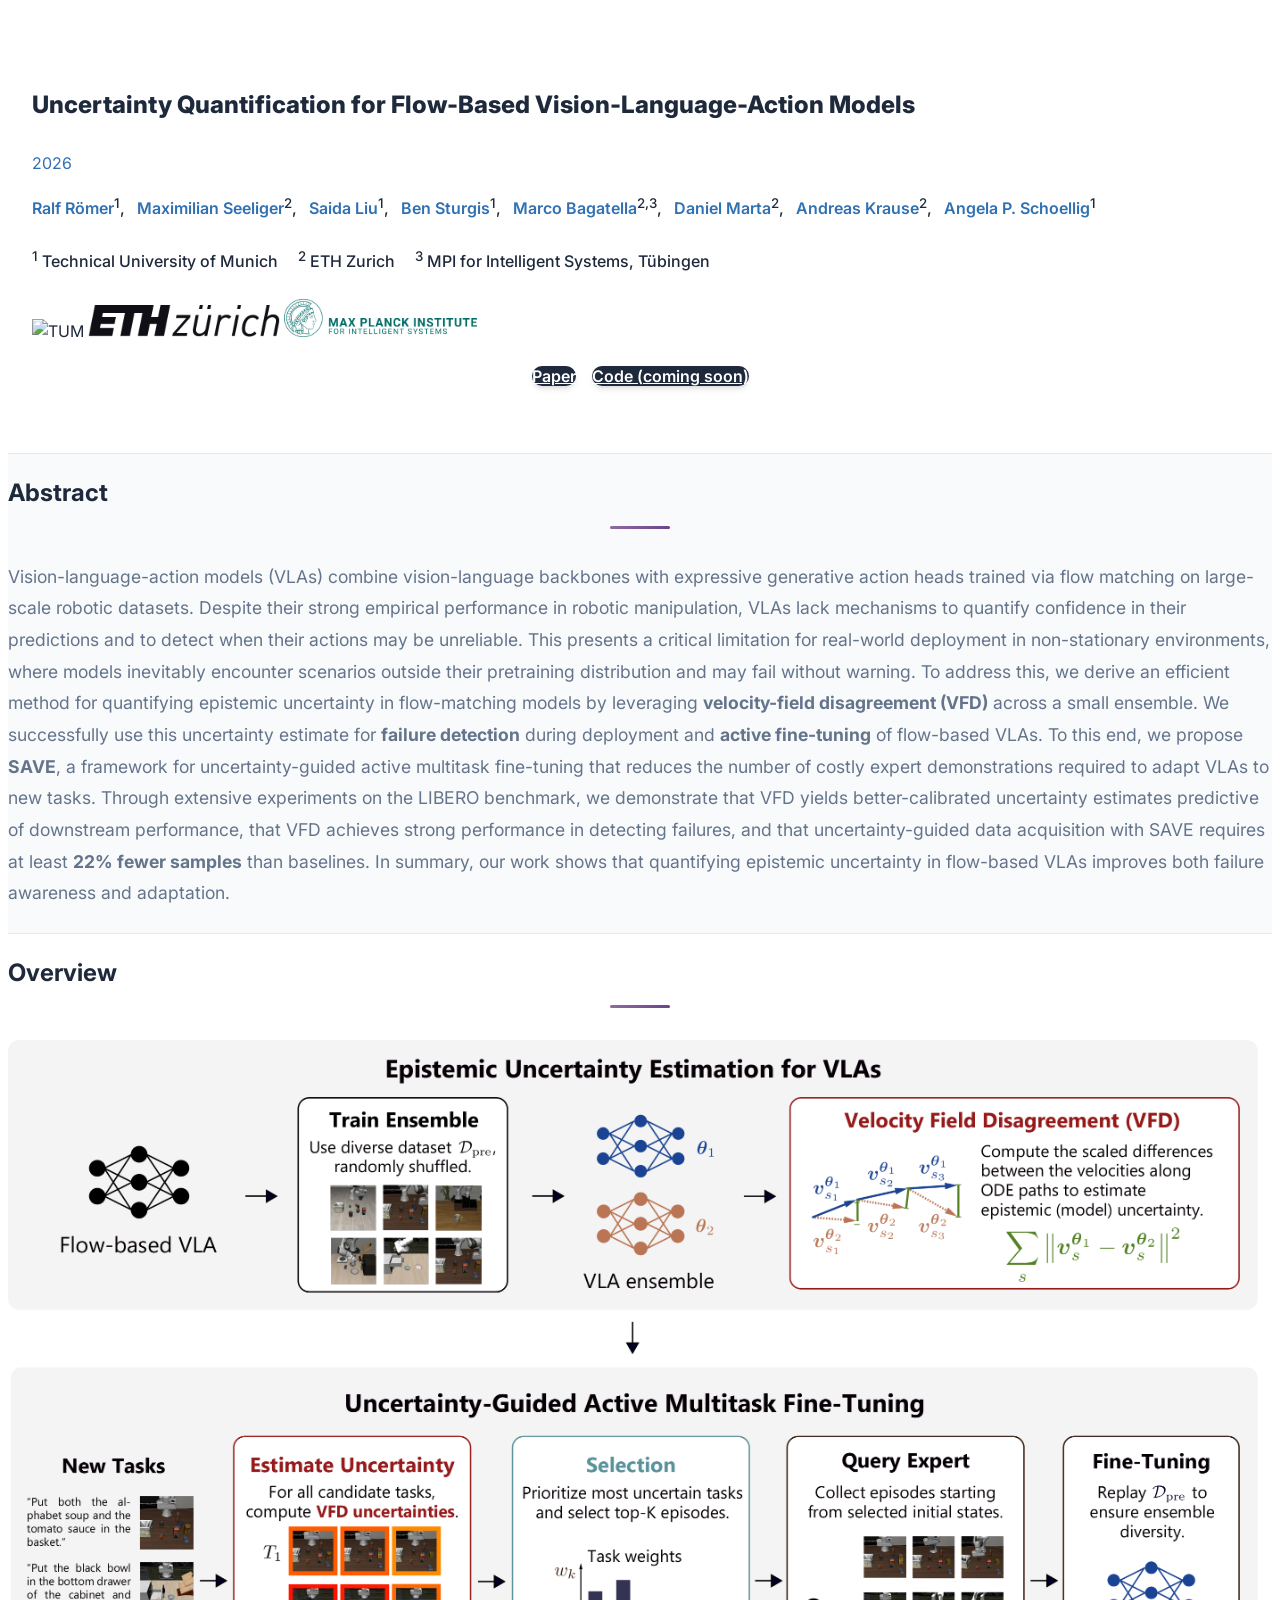
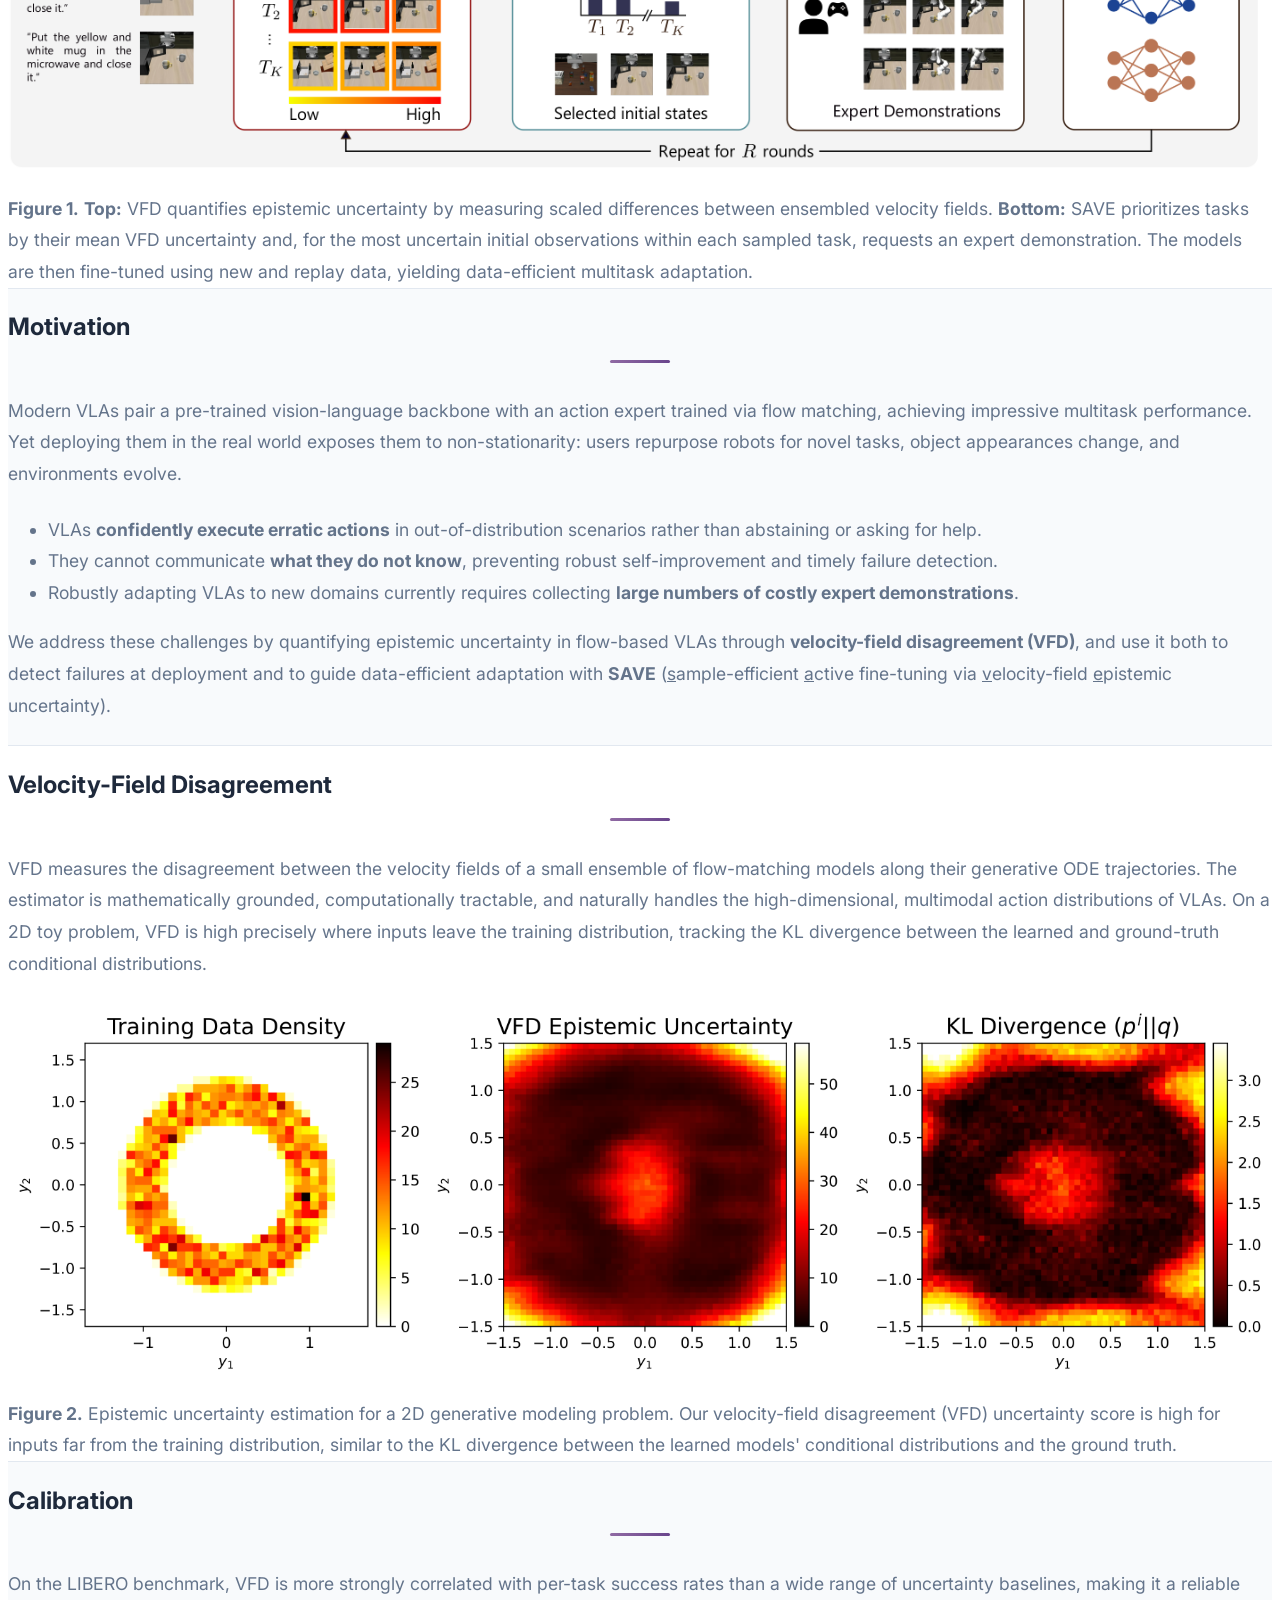
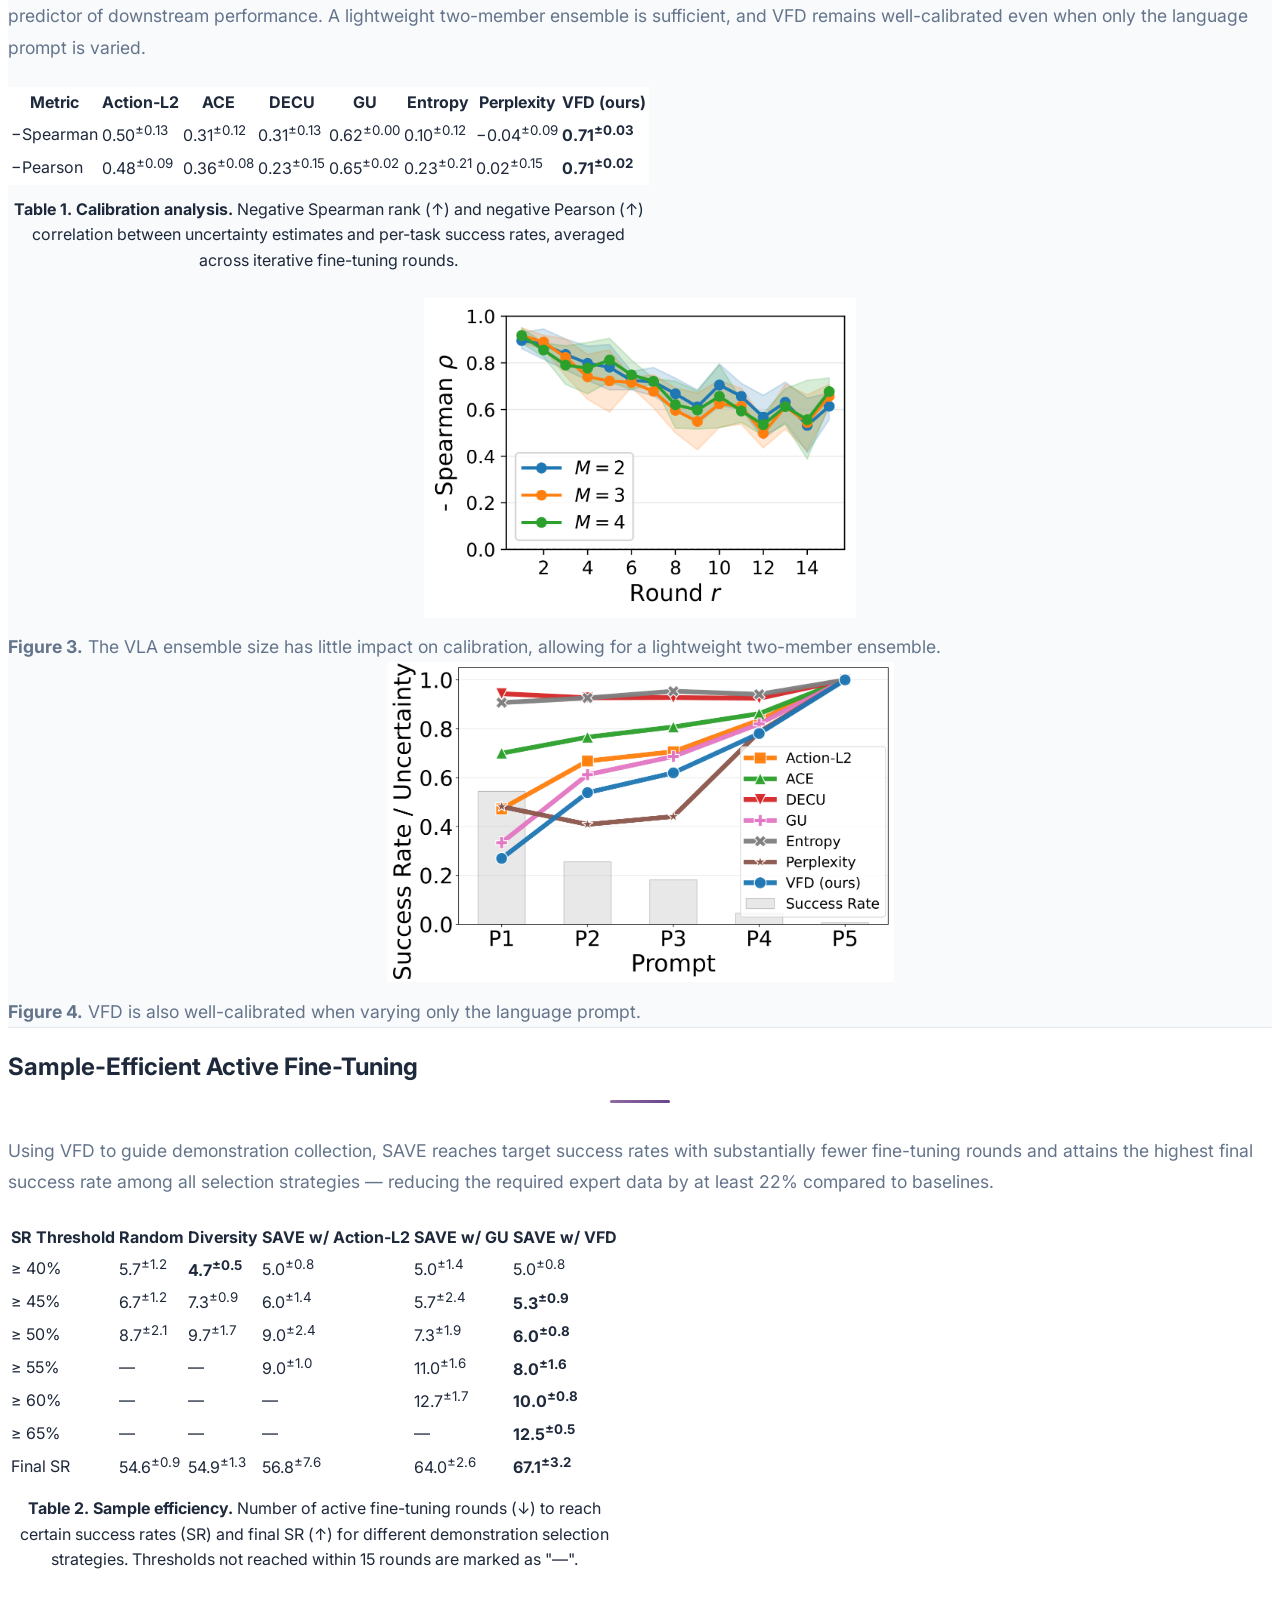
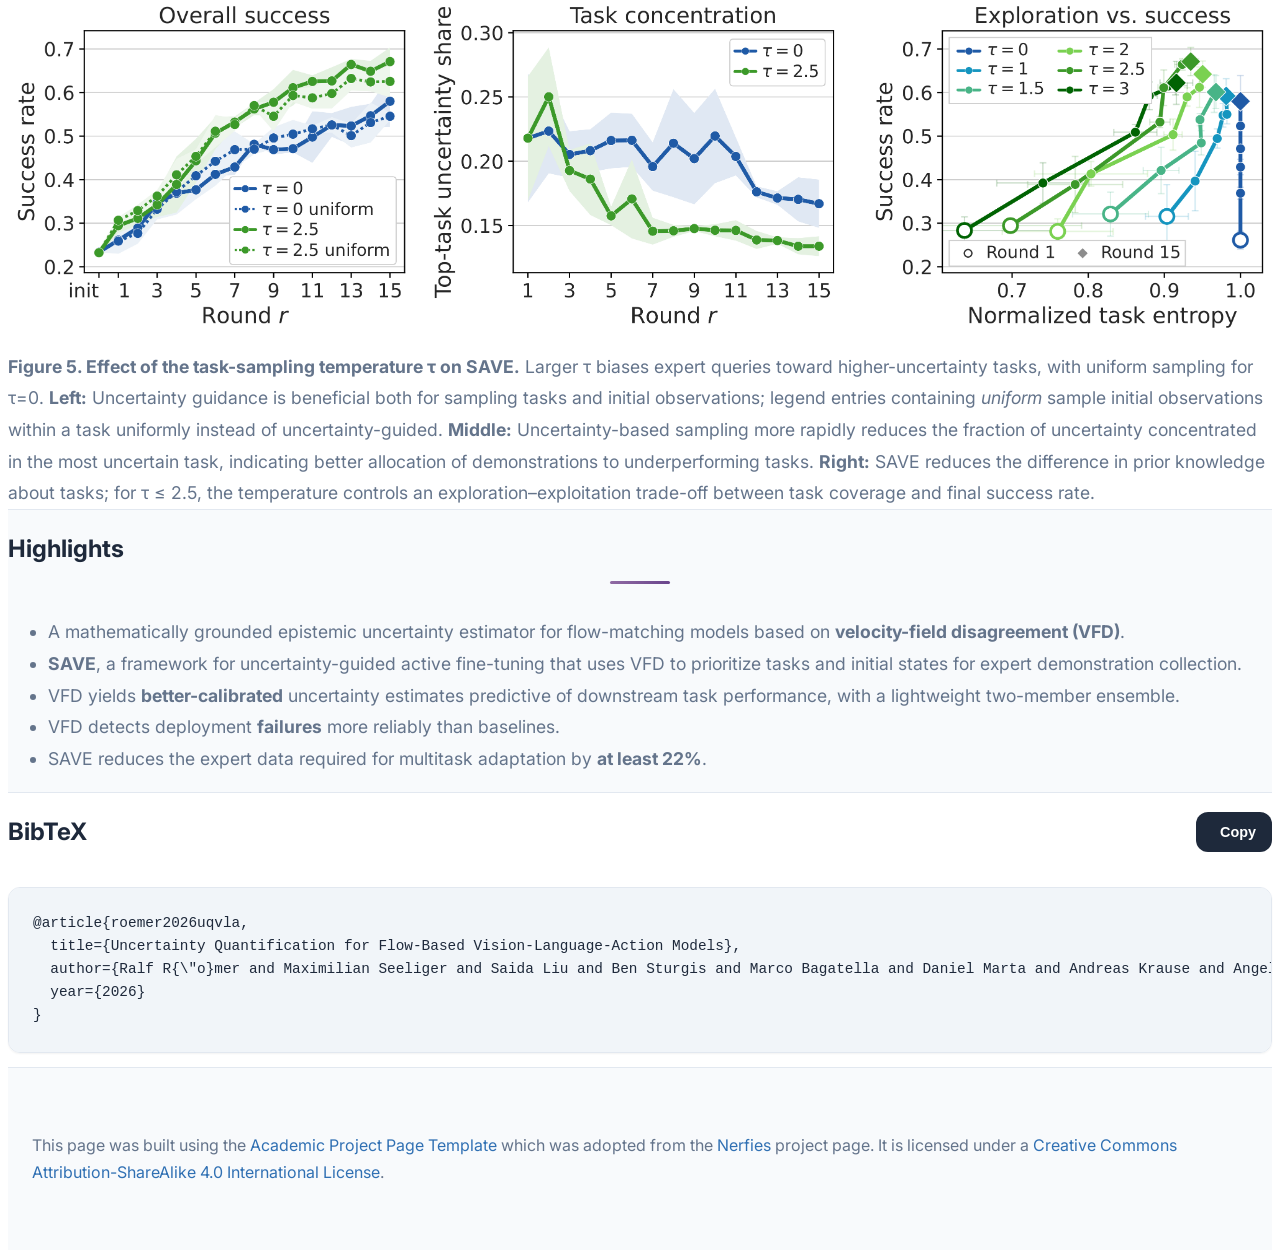
==== index.html @ 52cb05e4 "Add project website for Uncertainty Quantification for Flow-Based VLAs Co-Authored-By: Claude Opus 4" ====
<!DOCTYPE html>
<html lang="en">
<head>
  <meta charset="utf-8">
  <meta name="viewport" content="width=device-width, initial-scale=1">

  <!-- Primary Meta Tags -->
  <meta name="title" content="Uncertainty Quantification for Flow-Based Vision-Language-Action Models - Römer, Ralf; Seeliger, Maximilian; Liu, Saida; Sturgis, Ben; Bagatella, Marco; Marta, Daniel; Krause, Andreas; Schoellig, Angela P.">
  <meta name="description" content="We quantify epistemic uncertainty in flow-based vision-language-action models via velocity-field disagreement (VFD), enabling failure detection and sample-efficient active fine-tuning.">
  <meta name="keywords" content="robotics, vision-language-action models, VLA, flow matching, uncertainty quantification, epistemic uncertainty, active learning, failure detection, LIBERO">
  <meta name="author" content="Römer, Ralf; Seeliger, Maximilian; Liu, Saida; Sturgis, Ben; Bagatella, Marco; Marta, Daniel; Krause, Andreas; Schoellig, Angela P.">
  <meta name="robots" content="index, follow">
  <meta name="language" content="English">

  <!-- Open Graph / Facebook -->
  <meta property="og:type" content="article">
  <meta property="og:site_name" content="Learning Systems and Robotics (LSY) Lab, TUM">
  <meta property="og:title" content="Uncertainty Quantification for Flow-Based Vision-Language-Action Models">
  <meta property="og:description" content="We quantify epistemic uncertainty in flow-based vision-language-action models via velocity-field disagreement (VFD), enabling failure detection and sample-efficient active fine-tuning.">
  <meta property="og:url" content="https://tum-lsy.github.io/uq_vla/">
  <meta property="article:author" content="Römer, Ralf; Seeliger, Maximilian; Liu, Saida; Sturgis, Ben; Bagatella, Marco; Marta, Daniel; Krause, Andreas; Schoellig, Angela P.">
  <meta property="article:section" content="Research">
  <meta property="article:tag" content="robotics">
  <meta property="article:tag" content="vision-language-action models">
  <meta property="article:tag" content="uncertainty quantification">
  <meta property="article:tag" content="flow matching">
  <meta property="article:tag" content="active learning">

  <!-- Academic/Research Specific -->
  <meta name="citation_title" content="Uncertainty Quantification for Flow-Based Vision-Language-Action Models">
  <meta name="citation_author" content="Römer, Ralf">
  <meta name="citation_author" content="Seeliger, Maximilian">
  <meta name="citation_author" content="Liu, Saida">
  <meta name="citation_author" content="Sturgis, Ben">
  <meta name="citation_author" content="Bagatella, Marco">
  <meta name="citation_author" content="Marta, Daniel">
  <meta name="citation_author" content="Krause, Andreas">
  <meta name="citation_author" content="Schoellig, Angela P.">
  <meta name="citation_publication_date" content="2026">
  <meta name="citation_pdf_url" content="https://tum-lsy.github.io/uq_vla/static/uq_vla_paper.pdf">

  <!-- Additional SEO -->
  <meta name="theme-color" content="#3070B3">
  <meta name="msapplication-TileColor" content="#3070B3">
  <meta name="apple-mobile-web-app-capable" content="yes">
  <meta name="apple-mobile-web-app-status-bar-style" content="default">

  <!-- Preconnect for performance -->
  <link rel="preconnect" href="https://fonts.googleapis.com">
  <link rel="preconnect" href="https://fonts.gstatic.com" crossorigin>
  <link rel="preconnect" href="https://ajax.googleapis.com">
  <link rel="preconnect" href="https://cdn.jsdelivr.net">

  <title>Uncertainty Quantification for Flow-Based Vision-Language-Action Models</title>

  <!-- Favicon and App Icons -->
  <link rel="icon" type="image/x-icon" href="static/images/favicon.ico">
  <link rel="apple-touch-icon" href="static/images/favicon.ico">

  <!-- Critical CSS - Load synchronously -->
  <link rel="stylesheet" href="static/css/bulma.min.css">
  <link rel="stylesheet" href="static/css/index.css">

  <!-- Non-critical CSS - Load asynchronously -->
  <link rel="preload" href="static/css/bulma-carousel.min.css" as="style" onload="this.onload=null;this.rel='stylesheet'">
  <link rel="preload" href="static/css/bulma-slider.min.css" as="style" onload="this.onload=null;this.rel='stylesheet'">
  <link rel="preload" href="static/css/fontawesome.all.min.css" as="style" onload="this.onload=null;this.rel='stylesheet'">
  <link rel="preload" href="https://cdn.jsdelivr.net/gh/jpswalsh/academicons@1/css/academicons.min.css" as="style" onload="this.onload=null;this.rel='stylesheet'">

  <noscript>
    <link rel="stylesheet" href="static/css/bulma-carousel.min.css">
    <link rel="stylesheet" href="static/css/bulma-slider.min.css">
    <link rel="stylesheet" href="static/css/fontawesome.all.min.css">
    <link rel="stylesheet" href="https://cdn.jsdelivr.net/gh/jpswalsh/academicons@1/css/academicons.min.css">
  </noscript>

  <!-- Fonts -->
  <link href="https://fonts.googleapis.com/css2?family=Inter:wght@400;500;600;700;800&display=swap" rel="stylesheet">

  <!-- Defer non-critical JavaScript -->
  <script defer src="https://ajax.googleapis.com/ajax/libs/jquery/3.5.1/jquery.min.js"></script>
  <script defer src="static/js/fontawesome.all.min.js"></script>
  <script defer src="static/js/bulma-carousel.min.js"></script>
  <script defer src="static/js/bulma-slider.min.js"></script>
  <script defer src="static/js/index.js"></script>

  <!-- Structured Data for Academic Papers -->
  <script type="application/ld+json">
  {
    "@context": "https://schema.org",
    "@type": "ScholarlyArticle",
    "headline": "Uncertainty Quantification for Flow-Based Vision-Language-Action Models",
    "description": "We derive an efficient method for quantifying epistemic uncertainty in flow-matching VLAs via velocity-field disagreement (VFD), and use it for failure detection and sample-efficient active fine-tuning.",
    "author": [
      { "@type": "Person", "name": "Ralf Römer", "affiliation": { "@type": "Organization", "name": "Technical University of Munich" } },
      { "@type": "Person", "name": "Maximilian Seeliger", "affiliation": { "@type": "Organization", "name": "ETH Zurich" } },
      { "@type": "Person", "name": "Saida Liu", "affiliation": { "@type": "Organization", "name": "Technical University of Munich" } },
      { "@type": "Person", "name": "Ben Sturgis", "affiliation": { "@type": "Organization", "name": "Technical University of Munich" } },
      { "@type": "Person", "name": "Marco Bagatella", "affiliation": { "@type": "Organization", "name": "ETH Zurich" } },
      { "@type": "Person", "name": "Daniel Marta", "affiliation": { "@type": "Organization", "name": "ETH Zurich" } },
      { "@type": "Person", "name": "Andreas Krause", "affiliation": { "@type": "Organization", "name": "ETH Zurich" } },
      { "@type": "Person", "name": "Angela P. Schoellig", "affiliation": { "@type": "Organization", "name": "Technical University of Munich" } }
    ],
    "datePublished": "2026",
    "url": "https://tum-lsy.github.io/uq_vla/",
    "keywords": ["robotics", "vision-language-action models", "flow matching", "uncertainty quantification", "epistemic uncertainty", "active learning", "failure detection"],
    "isAccessibleForFree": true,
    "license": "https://creativecommons.org/licenses/by/4.0/"
  }
  </script>
</head>
<body>

  <!-- Scroll to Top Button -->
  <button class="scroll-to-top" onclick="scrollToTop()" title="Scroll to top" aria-label="Scroll to top">
    <i class="fas fa-chevron-up"></i>
  </button>

  <main id="main-content">
  <section class="hero">
    <div class="hero-body">
      <div class="container is-max-desktop">
        <div class="columns is-centered">
          <div class="column has-text-centered">
            <h1 class="title is-1 publication-title">Uncertainty Quantification for Flow-Based Vision-Language-Action Models</h1>

            <div class="is-flex is-justify-content-center is-align-items-center" style="margin-bottom: 1em;">
              <span class="is-size-4 has-text-weight-bold" style="vertical-align:middle; color:#3070B3;">2026</span>
            </div>

            <div class="is-size-5 publication-authors">
              <span class="author-block">
                <a href="https://ralfroemer.com" target="_blank">Ralf Römer</a><sup>1</sup>,</span>
              <span class="author-block">
                <a href="https://www.linkedin.com/in/maximilian-seeliger/" target="_blank">Maximilian Seeliger</a><sup>2</sup>,</span>
              <span class="author-block">
                <a href="https://saidaliu27.github.io/" target="_blank">Saida Liu</a><sup>1</sup>,</span>
              <span class="author-block">
                <a href="https://www.linkedin.com/in/ben-sturgis/?locale=de" target="_blank">Ben Sturgis</a><sup>1</sup>,</span>
              <span class="author-block">
                <a href="https://marbaga.github.io/" target="_blank">Marco Bagatella</a><sup>2,3</sup>,</span>
              <span class="author-block">
                <a href="https://daniellsm.github.io/" target="_blank">Daniel Marta</a><sup>2</sup>,</span>
              <span class="author-block">
                <a href="https://las.inf.ethz.ch/krausea" target="_blank">Andreas Krause</a><sup>2</sup>,</span>
              <span class="author-block">
                <a href="https://www.dynsyslab.org/prof-angela-schoellig/" target="_blank">Angela P. Schoellig</a><sup>1</sup></span>
            </div>

            <div class="is-size-5 publication-authors">
              <span class="author-block"><sup>1</sup> Technical University of Munich&nbsp;&nbsp;</span>
              <span class="author-block"><sup>2</sup> ETH Zurich&nbsp;&nbsp;</span>
              <span class="author-block"><sup>3</sup> MPI for Intelligent Systems, Tübingen</span>
            </div>

            <div class="is-flex is-justify-content-center is-align-items-center" style="gap: 1.2em; margin: 1.2em 0;">
              <img src="static/images/Logo_of_the_Technical_University_of_Munich.svg" alt="TUM" style="height:2em;">
              <img src="static/images/eth_logo.png" alt="ETH Zurich" style="height:2em;">
              <img src="static/images/mpi_logo.webp" alt="MPI for Intelligent Systems" style="height:2.4em;">
            </div>

            <div class="column has-text-centered">
              <div class="publication-links" style="display: flex; flex-wrap: wrap; justify-content: center; gap: 0.5em;">
                <span class="link-block" style="width:auto;">
                  <a href="static/uq_vla_paper.pdf" target="_blank"
                  class="external-link button is-normal is-rounded is-dark pub-btn">
                    <span class="icon"><i class="fas fa-file-pdf"></i></span>
                    <span>Paper</span>
                  </a>
                </span>
                <span class="link-block" style="width:auto;">
                  <a href="https://tum-lsy.github.io/uq_vla/" target="_blank"
                  class="external-link button is-normal is-rounded is-dark pub-btn">
                    <span class="icon"><i class="fab fa-github"></i></span>
                    <span>Code (coming soon)</span>
                  </a>
                </span>
              </div>
            </div>
            <style>
            @media (max-width: 600px) {
              .publication-links { flex-direction: column !important; align-items: center !important; }
              .publication-links .link-block { width: 100% !important; display: flex; justify-content: center; margin-bottom: 0.5em; }
              .publication-links .pub-btn { width: 100% !important; justify-content: center; }
            }
            </style>
          </div>
        </div>
      </div>
    </div>
</section>

<!-- Paper abstract -->
<section class="section hero is-light" id="abstract">
  <div class="container is-max-desktop">
    <div class="columns is-centered has-text-centered">
      <div class="column is-four-fifths">
        <h2 class="title is-3">Abstract</h2>
        <div class="content has-text-justified">
          <p>
            Vision-language-action models (VLAs) combine vision-language backbones with expressive generative action heads
            trained via flow matching on large-scale robotic datasets. Despite their strong empirical performance in robotic
            manipulation, VLAs lack mechanisms to quantify confidence in their predictions and to detect when their actions may
            be unreliable. This presents a critical limitation for real-world deployment in non-stationary environments, where
            models inevitably encounter scenarios outside their pretraining distribution and may fail without warning.
            To address this, we derive an efficient method for quantifying epistemic uncertainty in flow-matching models by
            leveraging <strong>velocity-field disagreement (VFD)</strong> across a small ensemble. We successfully use this
            uncertainty estimate for <strong>failure detection</strong> during deployment and <strong>active fine-tuning</strong>
            of flow-based VLAs. To this end, we propose <strong>SAVE</strong>, a framework for uncertainty-guided active
            multitask fine-tuning that reduces the number of costly expert demonstrations required to adapt VLAs to new tasks.
            Through extensive experiments on the LIBERO benchmark, we demonstrate that VFD yields better-calibrated uncertainty
            estimates predictive of downstream performance, that VFD achieves strong performance in detecting failures, and that
            uncertainty-guided data acquisition with SAVE requires at least <strong>22% fewer samples</strong> than baselines.
            In summary, our work shows that quantifying epistemic uncertainty in flow-based VLAs improves both failure awareness
            and adaptation.
          </p>
        </div>
      </div>
    </div>
  </div>
</section>
<!-- End paper abstract -->

<!-- Overview / Figure 1 -->
<section class="section">
  <div class="container is-max-desktop">
    <div class="columns is-centered">
      <div class="column is-four-fifths has-text-centered">
        <h2 class="title is-3">Overview</h2>
        <img src="static/images/overview.png" alt="Method overview" style="width:100%; height:auto; display:block; margin-bottom:1em;">
        <div class="content has-text-justified">
          <span class="is-size-6">
            <strong>Figure 1.</strong> <strong>Top:</strong> VFD quantifies epistemic uncertainty by measuring scaled
            differences between ensembled velocity fields. <strong>Bottom:</strong> SAVE prioritizes tasks by their mean VFD
            uncertainty and, for the most uncertain initial observations within each sampled task, requests an expert
            demonstration. The models are then fine-tuned using new and replay data, yielding data-efficient multitask
            adaptation.
          </span>
        </div>
      </div>
    </div>
  </div>
</section>

<!-- Motivation -->
<section class="section hero is-light">
  <div class="container is-max-desktop">
    <div class="columns is-centered has-text-centered">
      <div class="column is-four-fifths">
        <h2 class="title is-3">Motivation</h2>
        <div class="content has-text-justified">
          <p>
            Modern VLAs pair a pre-trained vision-language backbone with an action expert trained via flow matching, achieving
            impressive multitask performance. Yet deploying them in the real world exposes them to non-stationarity: users
            repurpose robots for novel tasks, object appearances change, and environments evolve.
          </p>
          <ul>
            <li>VLAs <strong>confidently execute erratic actions</strong> in out-of-distribution scenarios rather than abstaining or asking for help.</li>
            <li>They cannot communicate <strong>what they do not know</strong>, preventing robust self-improvement and timely failure detection.</li>
            <li>Robustly adapting VLAs to new domains currently requires collecting <strong>large numbers of costly expert demonstrations</strong>.</li>
          </ul>
          <p>
            We address these challenges by quantifying epistemic uncertainty in flow-based VLAs through <strong>velocity-field
            disagreement (VFD)</strong>, and use it both to detect failures at deployment and to guide data-efficient adaptation
            with <strong>SAVE</strong> (<u>s</u>ample-efficient <u>a</u>ctive fine-tuning via <u>v</u>elocity-field <u>e</u>pistemic
            uncertainty).
          </p>
        </div>
      </div>
    </div>
  </div>
</section>

<!-- Method / Toy example Figure 2 -->
<section class="section">
  <div class="container is-max-desktop">
    <div class="columns is-centered">
      <div class="column is-four-fifths has-text-centered">
        <h2 class="title is-3">Velocity-Field Disagreement</h2>
        <div class="content has-text-justified">
          <p>
            VFD measures the disagreement between the velocity fields of a small ensemble of flow-matching models along their
            generative ODE trajectories. The estimator is mathematically grounded, computationally tractable, and naturally
            handles the high-dimensional, multimodal action distributions of VLAs. On a 2D toy problem, VFD is high precisely
            where inputs leave the training distribution, tracking the KL divergence between the learned and ground-truth
            conditional distributions.
          </p>
        </div>
        <img src="static/images/toy_example.png" alt="2D toy example of VFD uncertainty" style="width:100%; height:auto; display:block; margin-bottom:1em;">
        <div class="content has-text-justified">
          <span class="is-size-6">
            <strong>Figure 2.</strong> Epistemic uncertainty estimation for a 2D generative modeling problem. Our velocity-field
            disagreement (VFD) uncertainty score is high for inputs far from the training distribution, similar to the KL
            divergence between the learned models' conditional distributions and the ground truth.
          </span>
        </div>
      </div>
    </div>
  </div>
</section>

<!-- Calibration: Table 1 + Figures 3 & 4 -->
<section class="section hero is-light">
  <div class="container is-max-desktop">
    <div class="columns is-centered">
      <div class="column is-four-fifths has-text-centered">
        <h2 class="title is-3">Calibration</h2>
        <div class="content has-text-justified">
          <p>
            On the LIBERO benchmark, VFD is more strongly correlated with per-task success rates than a wide range of
            uncertainty baselines, making it a reliable predictor of downstream performance. A lightweight two-member ensemble
            is sufficient, and VFD remains well-calibrated even when only the language prompt is varied.
          </p>
        </div>

        <div class="table-container" style="margin-bottom: 1.5em;">
          <table class="table is-bordered is-striped is-narrow is-hoverable is-fullwidth" style="background-color: white;">
            <caption class="is-size-6 has-text-justified" style="caption-side: bottom; padding-top: 0.75em;">
              <strong>Table 1. Calibration analysis.</strong> Negative Spearman rank (&uarr;) and negative Pearson (&uarr;)
              correlation between uncertainty estimates and per-task success rates, averaged across iterative fine-tuning rounds.
            </caption>
            <thead>
              <tr>
                <th>Metric</th>
                <th>Action-L2</th>
                <th>ACE</th>
                <th>DECU</th>
                <th>GU</th>
                <th>Entropy</th>
                <th>Perplexity</th>
                <th>VFD (ours)</th>
              </tr>
            </thead>
            <tbody>
              <tr>
                <td>&minus;Spearman</td>
                <td>0.50<sup>±0.13</sup></td>
                <td>0.31<sup>±0.12</sup></td>
                <td>0.31<sup>±0.13</sup></td>
                <td>0.62<sup>±0.00</sup></td>
                <td>0.10<sup>±0.12</sup></td>
                <td>&minus;0.04<sup>±0.09</sup></td>
                <td><strong>0.71<sup>±0.03</sup></strong></td>
              </tr>
              <tr>
                <td>&minus;Pearson</td>
                <td>0.48<sup>±0.09</sup></td>
                <td>0.36<sup>±0.08</sup></td>
                <td>0.23<sup>±0.15</sup></td>
                <td>0.65<sup>±0.02</sup></td>
                <td>0.23<sup>±0.21</sup></td>
                <td>0.02<sup>±0.15</sup></td>
                <td><strong>0.71<sup>±0.02</sup></strong></td>
              </tr>
            </tbody>
          </table>
        </div>

        <div class="columns is-vcentered" style="margin-top: 1.5em;">
          <div class="column is-half has-text-centered">
            <img src="static/images/ensemble_size_ablation.png" alt="Ensemble size ablation" style="max-height:320px; width:auto; display:block; margin:0 auto;">
            <div class="content has-text-justified" style="margin-top:0.75em;">
              <span class="is-size-6"><strong>Figure 3.</strong> The VLA ensemble size has little impact on calibration, allowing for a lightweight two-member ensemble.</span>
            </div>
          </div>
          <div class="column is-half has-text-centered">
            <img src="static/images/language_variation.png" alt="Language variation calibration" style="max-height:320px; width:auto; display:block; margin:0 auto;">
            <div class="content has-text-justified" style="margin-top:0.75em;">
              <span class="is-size-6"><strong>Figure 4.</strong> VFD is also well-calibrated when varying only the language prompt.</span>
            </div>
          </div>
        </div>
      </div>
    </div>
  </div>
</section>

<!-- Active fine-tuning: Table 2 + Figure 5 -->
<section class="section">
  <div class="container is-max-desktop">
    <div class="columns is-centered">
      <div class="column is-four-fifths has-text-centered">
        <h2 class="title is-3">Sample-Efficient Active Fine-Tuning</h2>
        <div class="content has-text-justified">
          <p>
            Using VFD to guide demonstration collection, SAVE reaches target success rates with substantially fewer
            fine-tuning rounds and attains the highest final success rate among all selection strategies &mdash; reducing the
            required expert data by at least 22% compared to baselines.
          </p>
        </div>

        <div class="table-container" style="margin-bottom: 1.5em;">
          <table class="table is-bordered is-striped is-narrow is-hoverable is-fullwidth" style="background-color: white;">
            <caption class="is-size-6 has-text-justified" style="caption-side: bottom; padding-top: 0.75em;">
              <strong>Table 2. Sample efficiency.</strong> Number of active fine-tuning rounds (&darr;) to reach certain
              success rates (SR) and final SR (&uarr;) for different demonstration selection strategies. Thresholds not reached
              within 15 rounds are marked as "&mdash;".
            </caption>
            <thead>
              <tr>
                <th>SR Threshold</th>
                <th>Random</th>
                <th>Diversity</th>
                <th>SAVE w/ Action-L2</th>
                <th>SAVE w/ GU</th>
                <th>SAVE w/ VFD</th>
              </tr>
            </thead>
            <tbody>
              <tr><td>&ge; 40%</td><td>5.7<sup>±1.2</sup></td><td><strong>4.7<sup>±0.5</sup></strong></td><td>5.0<sup>±0.8</sup></td><td>5.0<sup>±1.4</sup></td><td>5.0<sup>±0.8</sup></td></tr>
              <tr><td>&ge; 45%</td><td>6.7<sup>±1.2</sup></td><td>7.3<sup>±0.9</sup></td><td>6.0<sup>±1.4</sup></td><td>5.7<sup>±2.4</sup></td><td><strong>5.3<sup>±0.9</sup></strong></td></tr>
              <tr><td>&ge; 50%</td><td>8.7<sup>±2.1</sup></td><td>9.7<sup>±1.7</sup></td><td>9.0<sup>±2.4</sup></td><td>7.3<sup>±1.9</sup></td><td><strong>6.0<sup>±0.8</sup></strong></td></tr>
              <tr><td>&ge; 55%</td><td>&mdash;</td><td>&mdash;</td><td>9.0<sup>±1.0</sup></td><td>11.0<sup>±1.6</sup></td><td><strong>8.0<sup>±1.6</sup></strong></td></tr>
              <tr><td>&ge; 60%</td><td>&mdash;</td><td>&mdash;</td><td>&mdash;</td><td>12.7<sup>±1.7</sup></td><td><strong>10.0<sup>±0.8</sup></strong></td></tr>
              <tr><td>&ge; 65%</td><td>&mdash;</td><td>&mdash;</td><td>&mdash;</td><td>&mdash;</td><td><strong>12.5<sup>±0.5</sup></strong></td></tr>
            </tbody>
            <tfoot>
              <tr><td>Final SR</td><td>54.6<sup>±0.9</sup></td><td>54.9<sup>±1.3</sup></td><td>56.8<sup>±7.6</sup></td><td>64.0<sup>±2.6</sup></td><td><strong>67.1<sup>±3.2</sup></strong></td></tr>
            </tfoot>
          </table>
        </div>

        <img src="static/images/success_share_entropy.png" alt="Effect of task-sampling temperature on SAVE" style="width:100%; height:auto; display:block; margin-top:1em;">
        <div class="content has-text-justified" style="margin-top:0.75em;">
          <span class="is-size-6">
            <strong>Figure 5. Effect of the task-sampling temperature &tau; on SAVE.</strong> Larger &tau; biases expert queries
            toward higher-uncertainty tasks, with uniform sampling for &tau;=0. <strong>Left:</strong> Uncertainty guidance is
            beneficial both for sampling tasks and initial observations; legend entries containing <em>uniform</em> sample initial
            observations within a task uniformly instead of uncertainty-guided. <strong>Middle:</strong> Uncertainty-based sampling
            more rapidly reduces the fraction of uncertainty concentrated in the most uncertain task, indicating better allocation
            of demonstrations to underperforming tasks. <strong>Right:</strong> SAVE reduces the difference in prior knowledge
            about tasks; for &tau; &le; 2.5, the temperature controls an exploration&ndash;exploitation trade-off between task
            coverage and final success rate.
          </span>
        </div>
      </div>
    </div>
  </div>
</section>

<!-- Highlights -->
<section class="section hero is-light">
  <div class="container is-max-desktop has-text-centered">
    <h2 class="title is-3">Highlights</h2>
    <div class="columns is-centered has-text-centered">
      <div class="column is-four-fifths">
        <div class="content has-text-justified">
          <ul>
            <li>A mathematically grounded epistemic uncertainty estimator for flow-matching models based on <strong>velocity-field disagreement (VFD)</strong>.</li>
            <li><strong>SAVE</strong>, a framework for uncertainty-guided active fine-tuning that uses VFD to prioritize tasks and initial states for expert demonstration collection.</li>
            <li>VFD yields <strong>better-calibrated</strong> uncertainty estimates predictive of downstream task performance, with a lightweight two-member ensemble.</li>
            <li>VFD detects deployment <strong>failures</strong> more reliably than baselines.</li>
            <li>SAVE reduces the expert data required for multitask adaptation by <strong>at least 22%</strong>.</li>
          </ul>
        </div>
      </div>
    </div>
  </div>
</section>

<!-- BibTeX citation -->
<section class="section" id="BibTeX">
  <div class="container is-max-desktop">
    <div class="columns is-centered">
      <div class="column is-four-fifths content">
        <div class="bibtex-header">
          <h2 class="title">BibTeX</h2>
          <button class="copy-bibtex-btn" onclick="copyBibTeX()" title="Copy BibTeX to clipboard">
            <i class="fas fa-copy"></i>
            <span class="copy-text">Copy</span>
          </button>
        </div>
        <pre id="bibtex-code"><code>@article{roemer2026uqvla,
  title={Uncertainty Quantification for Flow-Based Vision-Language-Action Models},
  author={Ralf R{\"o}mer and Maximilian Seeliger and Saida Liu and Ben Sturgis and Marco Bagatella and Daniel Marta and Andreas Krause and Angela P. Schoellig},
  year={2026}
}</code></pre>
      </div>
    </div>
  </div>
</section>
<!-- End BibTeX citation -->

<footer class="footer">
  <div class="container is-max-desktop">
    <div class="columns is-centered">
      <div class="column is-four-fifths content">
        <div class="content">
          <p>
            This page was built using the <a href="https://github.com/eliahuhorwitz/Academic-project-page-template" target="_blank">Academic Project Page Template</a> which was adopted from the <a href="https://nerfies.github.io" target="_blank">Nerfies</a> project page.
            It is licensed under a <a rel="license" href="http://creativecommons.org/licenses/by-sa/4.0/" target="_blank">Creative Commons Attribution-ShareAlike 4.0 International License</a>.
          </p>
        </div>
      </div>
    </div>
  </div>
</footer>

</body>
</html>
---- static/css/index.css ----
/* Modern CSS Variables for consistent theming */
:root {
  --primary-color: #3070B3;
  --primary-hover: #2563eb;
  --secondary-color: #64748b;
  --accent-color: #0ea5e9;
  --text-primary: #1e293b;
  --text-secondary: #64748b;
  --text-light: #94a3b8;
  --background-primary: #ffffff;
  --background-secondary: #f8fafc;
  --background-accent: #f1f5f9;
  --border-color: #e2e8f0;
  --shadow-sm: 0 1px 2px 0 rgb(0 0 0 / 0.05);
  --shadow-md: 0 4px 6px -1px rgb(0 0 0 / 0.1), 0 2px 4px -2px rgb(0 0 0 / 0.1);
  --shadow-lg: 0 10px 15px -3px rgb(0 0 0 / 0.1), 0 4px 6px -4px rgb(0 0 0 / 0.1);
  --shadow-xl: 0 20px 25px -5px rgb(0 0 0 / 0.1), 0 8px 10px -6px rgb(0 0 0 / 0.1);
  --gradient-primary: linear-gradient(135deg, #667eea 0%, #764ba2 100%);
  --gradient-accent: linear-gradient(135deg, #f093fb 0%, #f5576c 100%);
  --gradient-subtle: linear-gradient(135deg, #ffecd2 0%, #fcb69f 100%);
  --gradient-neurips: linear-gradient(135deg, #916BA4 0%, #68448B 100%);
  --border-radius: 12px;
  --border-radius-lg: 16px;
  --transition: all 0.3s cubic-bezier(0.4, 0, 0.2, 1);
}

/* Smooth scrolling for better UX */
html {
  scroll-behavior: smooth;
}

body {
  font-family: 'Inter', 'Segoe UI', -apple-system, BlinkMacSystemFont, sans-serif;
  color: var(--text-primary);
  line-height: 1.6;
  font-size: 16px;
  background-color: var(--background-primary);
  -webkit-font-smoothing: antialiased;
  -moz-osx-font-smoothing: grayscale;
}


/* Modern Button Styles */
.button {
  border-radius: var(--border-radius) !important;
  font-weight: 600 !important;
  transition: var(--transition) !important;
  border: 2px solid transparent !important;
  position: relative;
  overflow: hidden;
}

.button.is-dark {
  background: var(--text-primary) !important;
  border: none !important;
  color: white !important;
  box-shadow: var(--shadow-md);
}

.button.is-dark:hover {
  transform: translateY(-2px);
  box-shadow: var(--shadow-lg);
  background: var(--primary-color) !important;
}

.button.is-dark:active {
  transform: translateY(0);
  box-shadow: var(--shadow-md);
}

.footer .icon-link {
    font-size: 25px;
    color: var(--text-secondary);
    transition: var(--transition);
}

.footer .icon-link:hover {
    color: var(--primary-color);
    transform: translateY(-2px);
}

.link-block a {
    margin: 8px 4px;
}

.publication-links {
  position: relative;
  z-index: 2;
}

.dnerf {
  font-variant: small-caps;
}


/* Hero Section Modernization */
.hero {
  position: relative;
  overflow: hidden;
}

.hero.is-light {
  background: var(--background-secondary);
  border-top: 1px solid var(--border-color);
  border-bottom: 1px solid var(--border-color);
}

.hero-body {
  padding: 4rem 1.5rem;
}

.teaser .hero-body {
  padding-top: 2rem;
  padding-bottom: 4rem;
}

.teaser {
  font-family: 'Inter', sans-serif;
}


/* Publication Content Styling */
.publication-title {
    font-family: 'Inter', sans-serif !important;
    font-weight: 800 !important;
    color: var(--text-primary) !important;
    margin-bottom: 2rem !important;
    line-height: 1.1 !important;
}

.publication-banner {
  max-height: 70vh;
  border-radius: var(--border-radius-lg);
  overflow: hidden;
  box-shadow: var(--shadow-xl);
  margin: 2rem 0;
}

.publication-banner video {
  position: relative;
  left: auto;
  top: auto;
  transform: none;
  object-fit: cover;
  width: 100%;
  height: 100%;
  border-radius: var(--border-radius-lg);
}

.publication-header .hero-body {
  padding: 6rem 1.5rem 4rem;
}

.publication-authors {
    font-family: 'Inter', sans-serif !important;
    font-weight: 500;
    margin-bottom: 1.5rem;
}

.publication-venue {
    color: var(--text-secondary);
    width: fit-content;
    font-weight: 600;
    background: var(--background-accent);
    padding: 0.5rem 1rem;
    border-radius: var(--border-radius);
    margin-top: 1rem;
    display: inline-block;
}

.publication-awards {
    color: #ef4444;
    width: fit-content;
    font-weight: 700;
    background: linear-gradient(135deg, #fef2f2, #fee2e2);
    padding: 0.5rem 1rem;
    border-radius: var(--border-radius);
    border-left: 4px solid #ef4444;
    margin-top: 1rem;
}

.publication-authors a {
   color: var(--primary-color) !important;
   text-decoration: none;
   font-weight: 600;
   transition: var(--transition);
   position: relative;
}

.publication-authors a::after {
    content: '';
    position: absolute;
    width: 0;
    height: 2px;
    bottom: -2px;
    left: 0;
    background: var(--gradient-neurips);
    transition: var(--transition);
}

.publication-authors a:hover::after {
    width: 100%;
}

.publication-authors a:hover {
    color: var(--primary-hover) !important;
}

.author-block {
  display: inline-block;
  margin-right: 0.5rem;
}

.publication-banner img {
  border-radius: var(--border-radius-lg);
  box-shadow: var(--shadow-lg);
  transition: var(--transition);
}

.publication-banner img:hover {
  transform: scale(1.02);
  box-shadow: var(--shadow-xl);
}

/* Modern Video and Carousel Styling */
.publication-video {
    position: relative;
    width: 100%;
    height: 0;
    padding-bottom: 56.25%;
    overflow: hidden;
    border-radius: var(--border-radius-lg) !important;
    box-shadow: var(--shadow-xl);
    transition: var(--transition);
}

.publication-video:hover {
    transform: translateY(-4px);
    box-shadow: var(--shadow-xl);
}

.publication-video iframe {
    position: absolute;
    top: 0;
    left: 0;
    width: 100%;
    height: 100%;
    border-radius: var(--border-radius-lg);
}

.publication-body img {
  border-radius: var(--border-radius);
  box-shadow: var(--shadow-md);
  transition: var(--transition);
}

.publication-body img:hover {
  transform: translateY(-2px);
  box-shadow: var(--shadow-lg);
}

.results-carousel {
  overflow: hidden;
  padding: 1rem 0;
}

.results-carousel .item {
  margin: 1rem;
  overflow: hidden;
  padding: 1.5rem;
  font-size: 0;
  background: var(--background-primary);
  border-radius: var(--border-radius-lg);
  box-shadow: var(--shadow-md);
  transition: var(--transition);
  border: 1px solid var(--border-color);
}

.results-carousel .item:hover {
  transform: translateY(-4px);
  box-shadow: var(--shadow-lg);
}

.results-carousel .item img,
.results-carousel video {
  margin: 0;
  border-radius: var(--border-radius);
  width: 100%;
  height: auto;
}

.results-carousel .subtitle {
  font-size: 1rem !important;
  color: var(--text-secondary);
  margin-top: 1rem;
  font-weight: 500;
}

/* Pagination and Misc Improvements */
.slider-pagination .slider-page {
  background: var(--primary-color);
  border-radius: 50%;
  transition: var(--transition);
}

.slider-pagination .slider-page.is-active {
  background: var(--primary-hover);
  transform: scale(1.2);
}

.eql-cntrb { 
  font-size: 0.875rem;
  color: var(--text-light);
  font-style: italic;
}

/* Section Titles */
.title.is-3 {
  font-family: 'Inter', sans-serif !important;
  font-weight: 700 !important;
  color: var(--text-primary);
  margin-bottom: 2rem !important;
  position: relative;
  padding-bottom: 1rem;
}

.title.is-3::after {
  content: '';
  position: absolute;
  bottom: 0;
  left: 50%;
  transform: translateX(-50%);
  width: 60px;
  height: 3px;
  background: var(--gradient-neurips);
  border-radius: 2px;
}

/* Content Improvements */
.content.has-text-justified {
  font-size: 1.1rem;
  line-height: 1.8;
  color: var(--text-secondary);
}

.content.has-text-justified p {
  margin-bottom: 1.5rem;
}

/* Footer Improvements */
.footer {
  background: var(--background-secondary);
  border-top: 1px solid var(--border-color);
  padding: 3rem 1.5rem;
}

.footer .content {
  color: var(--text-secondary);
  line-height: 1.7;
}

.footer a {
  color: var(--primary-color);
  text-decoration: none;
  transition: var(--transition);
}

.footer a:hover {
  color: var(--primary-hover);
  text-decoration: underline;
}

/* BibTeX Styling */
pre {
  background: var(--background-accent) !important;
  border: 1px solid var(--border-color) !important;
  border-radius: var(--border-radius) !important;
  padding: 1.5rem !important;
  font-size: 0.9rem !important;
  overflow-x: auto;
  box-shadow: var(--shadow-sm);
}

code {
  background: var(--background-accent) !important;
  color: var(--text-primary) !important;
  font-family: 'SF Mono', 'Monaco', 'Cascadia Code', 'Roboto Mono', monospace !important;
}

/* BibTeX Section Improvements */
.bibtex-header {
  display: flex;
  justify-content: space-between;
  align-items: center;
  margin-bottom: 1rem;
}

.copy-bibtex-btn {
  background: var(--text-primary);
  color: white;
  border: none;
  border-radius: var(--border-radius);
  padding: 0.75rem 1rem;
  font-size: 0.9rem;
  font-weight: 600;
  cursor: pointer;
  transition: var(--transition);
  display: inline-flex;
  align-items: center;
  gap: 0.5rem;
}

.copy-bibtex-btn:hover {
  background: var(--primary-color);
  transform: translateY(-2px);
  box-shadow: var(--shadow-md);
}

.copy-bibtex-btn.copied {
  background: #10b981;
}

.copy-bibtex-btn.copied .copy-text::after {
  content: "ied!";
}

/* Scroll to Top Button */
.scroll-to-top {
  position: fixed;
  bottom: 2rem;
  right: 2rem;
  width: 50px;
  height: 50px;
  background: var(--primary-color);
  color: white;
  border: none;
  border-radius: 50%;
  cursor: pointer;
  opacity: 0;
  visibility: hidden;
  transition: var(--transition);
  z-index: 999;
  display: flex;
  align-items: center;
  justify-content: center;
  font-size: 1.2rem;
  box-shadow: var(--shadow-lg);
}

.scroll-to-top:hover {
  background: var(--primary-hover);
  transform: translateY(-3px);
  box-shadow: var(--shadow-xl);
}

.scroll-to-top.visible {
  opacity: 1;
  visibility: visible;
}


/* More Works Dropdown */
.more-works-container {
  position: fixed;
  top: 2rem;
  right: 2rem;
  z-index: 1000;
}

.more-works-btn {
  background: var(--background-primary);
  color: var(--text-primary);
  border: 2px solid var(--border-color);
  border-radius: var(--border-radius-lg);
  padding: 0.75rem 1.25rem;
  font-weight: 600;
  font-size: 0.9rem;
  box-shadow: var(--shadow-md);
  transition: var(--transition);
  cursor: pointer;
  text-decoration: none;
  display: inline-flex;
  align-items: center;
  gap: 0.5rem;
  font-family: 'Inter', sans-serif;
}

.more-works-btn:hover {
  transform: translateY(-2px);
  box-shadow: var(--shadow-lg);
  background: var(--background-secondary);
  border-color: var(--primary-color);
}

.more-works-btn .dropdown-arrow {
  transition: var(--transition);
  font-size: 0.8rem;
}

.more-works-btn.active .dropdown-arrow {
  transform: rotate(180deg);
}

.more-works-dropdown {
  position: absolute;
  top: calc(100% + 0.5rem);
  right: 0;
  width: 400px;
  max-width: 90vw;
  background: var(--background-primary);
  border: 1px solid var(--border-color);
  border-radius: var(--border-radius-lg);
  box-shadow: var(--shadow-xl);
  opacity: 0;
  visibility: hidden;
  transform: translateY(-10px);
  transition: var(--transition);
  max-height: 70vh;
  overflow-y: auto;
}

.more-works-dropdown.show {
  opacity: 1;
  visibility: visible;
  transform: translateY(0);
}

.dropdown-header {
  display: flex;
  justify-content: space-between;
  align-items: center;
  padding: 1.5rem 1.5rem 1rem;
  border-bottom: 1px solid var(--border-color);
}

.dropdown-header h4 {
  margin: 0;
  font-size: 1.1rem;
  font-weight: 700;
  color: var(--text-primary);
}

.close-btn {
  background: none;
  border: none;
  color: var(--text-secondary);
  cursor: pointer;
  padding: 0.5rem;
  border-radius: var(--border-radius);
  transition: var(--transition);
}

.close-btn:hover {
  background: var(--background-accent);
  color: var(--text-primary);
}

.works-list {
  padding: 1rem;
}

.work-item {
  display: flex;
  align-items: flex-start;
  justify-content: space-between;
  padding: 1rem;
  border-radius: var(--border-radius);
  text-decoration: none;
  color: inherit;
  transition: var(--transition);
  margin-bottom: 0.5rem;
}

.work-item:hover {
  background: var(--background-accent);
  transform: translateX(4px);
}

.work-info h5 {
  margin: 0 0 0.5rem 0;
  font-size: 1rem;
  font-weight: 500;
  color: var(--text-primary);
}

.work-info p {
  margin: 0 0 0.5rem 0;
  font-size: 0.9rem;
  color: var(--text-secondary);
  line-height: 1.4;
}

.work-venue {
  font-size: 0.8rem;
  color: var(--text-light);
  font-style: italic;
}

.work-item .fas {
  color: var(--text-light);
  font-size: 0.9rem;
  margin-top: 0.2rem;
  flex-shrink: 0;
}


/* Mobile Responsive Improvements */
@media screen and (max-width: 768px) {
  .hero-body {
    padding: 2rem 1rem;
  }
  
  .publication-header .hero-body {
    padding: 3rem 1rem 2rem;
  }
  
  .publication-title {
    font-size: 2.5rem !important;
    line-height: 1.2 !important;
    margin-bottom: 1.5rem !important;
  }
  
  .publication-authors {
    font-size: 1rem !important;
  }
  
  .button {
    margin: 0.25rem !important;
    font-size: 0.875rem !important;
    padding: 0.75rem 1rem !important;
  }
  
  .more-works-container {
    bottom: 2rem;
    right: 1rem;
    top: auto;
  }
  
  .more-works-btn {
    padding: 0.6rem 1rem;
    font-size: 0.8rem;
  }
  
  .more-works-dropdown {
    width: calc(100vw - 2rem);
    right: -1rem;
    bottom: calc(100% + 0.5rem);
    top: auto;
  }
  
  .results-carousel .item {
    margin: 0.5rem;
    padding: 1rem;
  }
  
  .teaser .hero-body {
    padding: 1rem;
  }
  
  .content.has-text-justified {
    font-size: 1rem;
  }
}

@media screen and (max-width: 480px) {
  .publication-title {
    font-size: 2rem !important;
  }
  
  .hero-body {
    padding: 1.5rem 0.75rem;
  }
  
  .more-works-container {
    position: fixed;
    bottom: 2rem;
    right: 1rem;
    z-index: 1000;
  }
  
  .more-works-btn {
    padding: 0.5rem 0.75rem;
    font-size: 0.75rem;
  }
  
  .more-works-dropdown {
    position: absolute;
    bottom: calc(100% + 0.5rem);
    right: 0;
    width: calc(100vw - 2rem);
    max-width: 90vw;
  }
  
  .link-block {
    display: block;
    margin-bottom: 0.5rem;
  }
  
  .button {
    width: 100%;
    justify-content: center;
  }
}

/* Tablet Responsive */
@media screen and (min-width: 769px) and (max-width: 1024px) {
  .hero-body {
    padding: 3rem 2rem;
  }
  
  .publication-header .hero-body {
    padding: 4rem 2rem 3rem;
  }
}

/* Animation for page load */
@keyframes fadeInUp {
  from {
    opacity: 0;
    transform: translateY(30px);
  }
  to {
    opacity: 1;
    transform: translateY(0);
  }
}

.hero, .section {
  animation: fadeInUp 0.6s ease-out;
}

/* Improved focus states for accessibility */
.button:focus,
.related-works-btn:focus,
a:focus {
  outline: 2px solid var(--primary-color);
  outline-offset: 2px;
}


/* Print styles */
@media print {
  .more-works-container {
    display: none;
  }
  
  .hero, .section {
    animation: none;
  }
  
  .button {
    background: transparent !important;
    color: var(--text-primary) !important;
    box-shadow: none !important;
  }
}


/* Shield animation */
/* Shield morph stage */
.fiper-stage{
  position: relative;
  width: 100%;
  height: clamp(360px, 58vh, 580px);
  display: grid;
  place-items: center;
  isolation: isolate;
}

/* SVG sits behind the shield */
.fiper-svg{
  position: absolute;
  inset: 0;
  width: 100%;
  height: 100%;
  overflow: visible;
  filter: drop-shadow(0 0 20px rgba(0,149,255,.25));
}

/* shield and slow ring */
.fiper-shield-wrap{
  position: relative;
  width: clamp(170px, 26vw, 320px);
  aspect-ratio: 1 / 1.25;
  display: grid;
  place-items: center;
  z-index: 2;
  filter: drop-shadow(0 12px 28px rgba(0,0,0,.45));
  animation: fiper-float 4.6s ease-in-out infinite;
}
@keyframes fiper-float{
  0% { transform: translateY(0); }
  50% { transform: translateY(-8px); }
  100% { transform: translateY(0); }
}

.fiper-shield{
  width: 100%;
  height: auto;
  display: block;
}

.fiper-ring{
  position: absolute;
  inset: -12%;
  border: 2px solid hsl(200 100% 55% / 0.25);
  border-radius: 9999px;
  animation: fiper-spin 18s linear infinite;
  opacity: 0;
}
@keyframes fiper-spin{ to { transform: rotate(360deg); } }
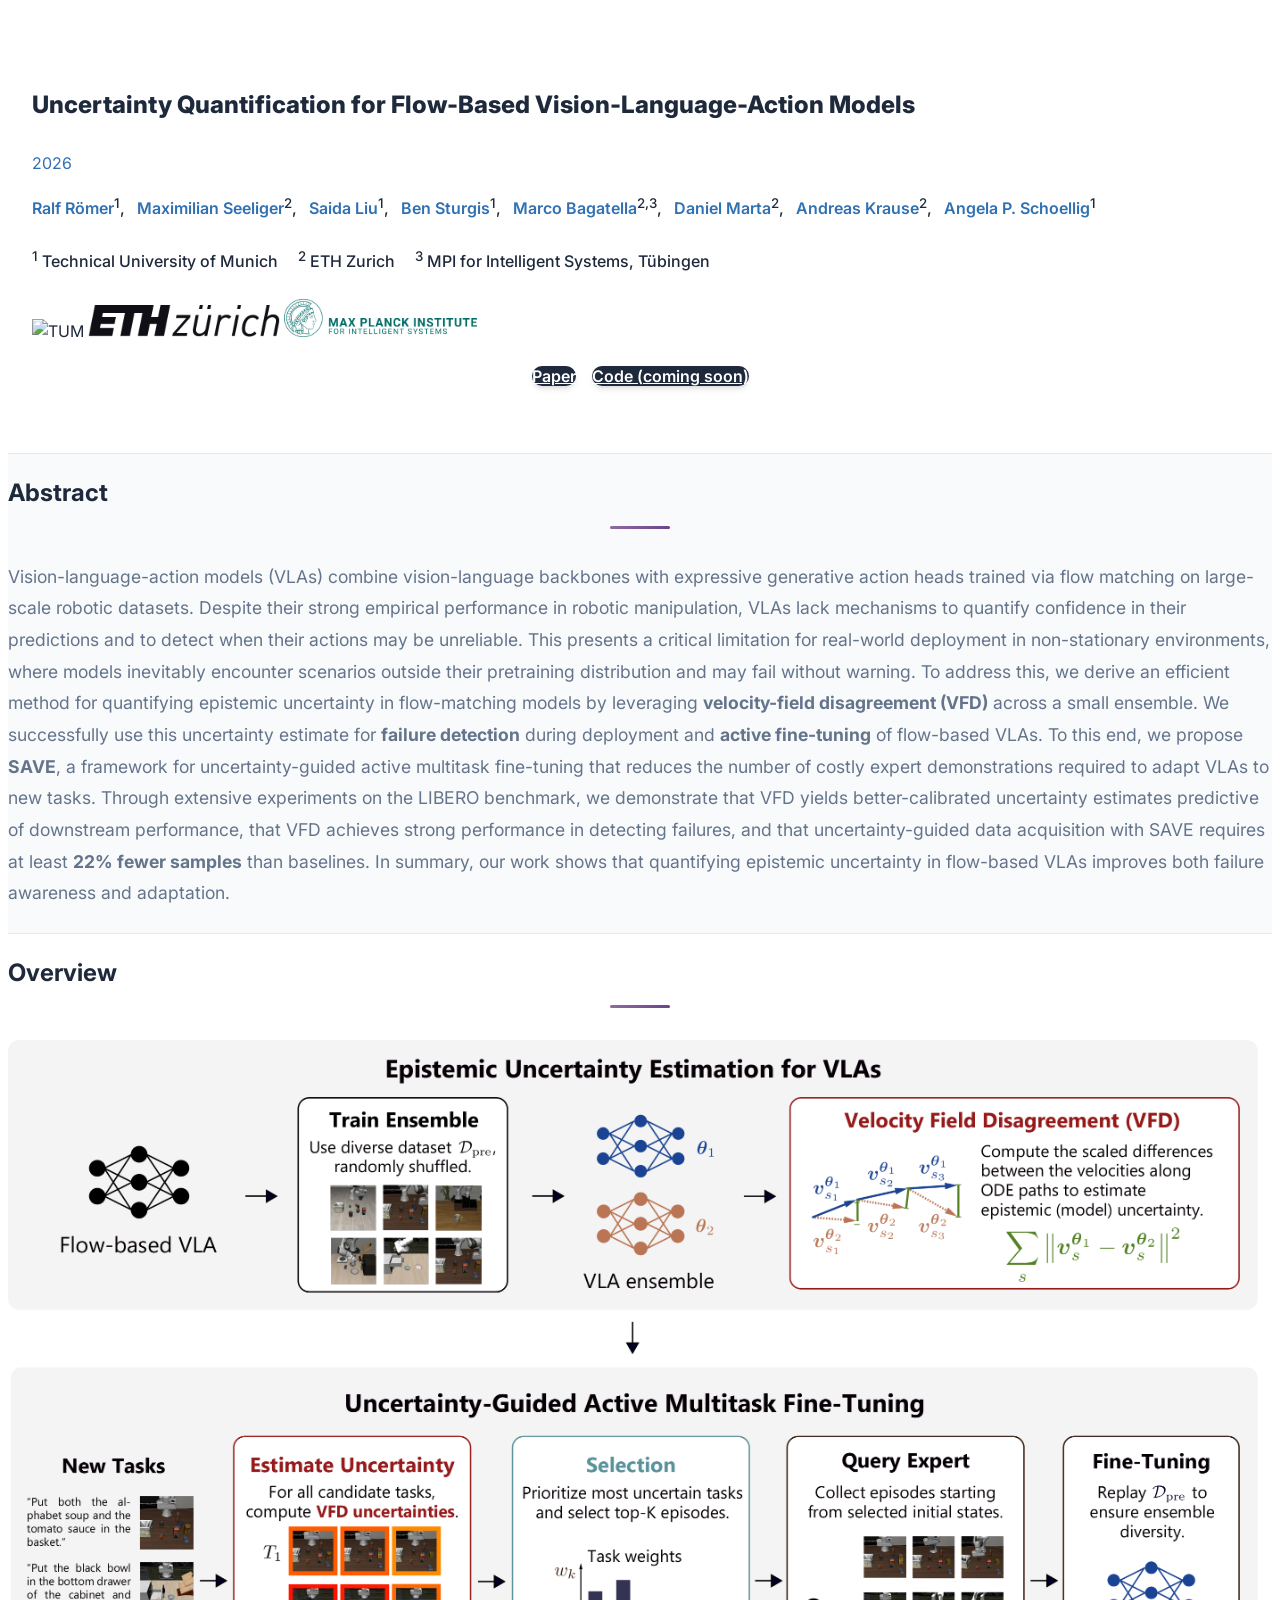
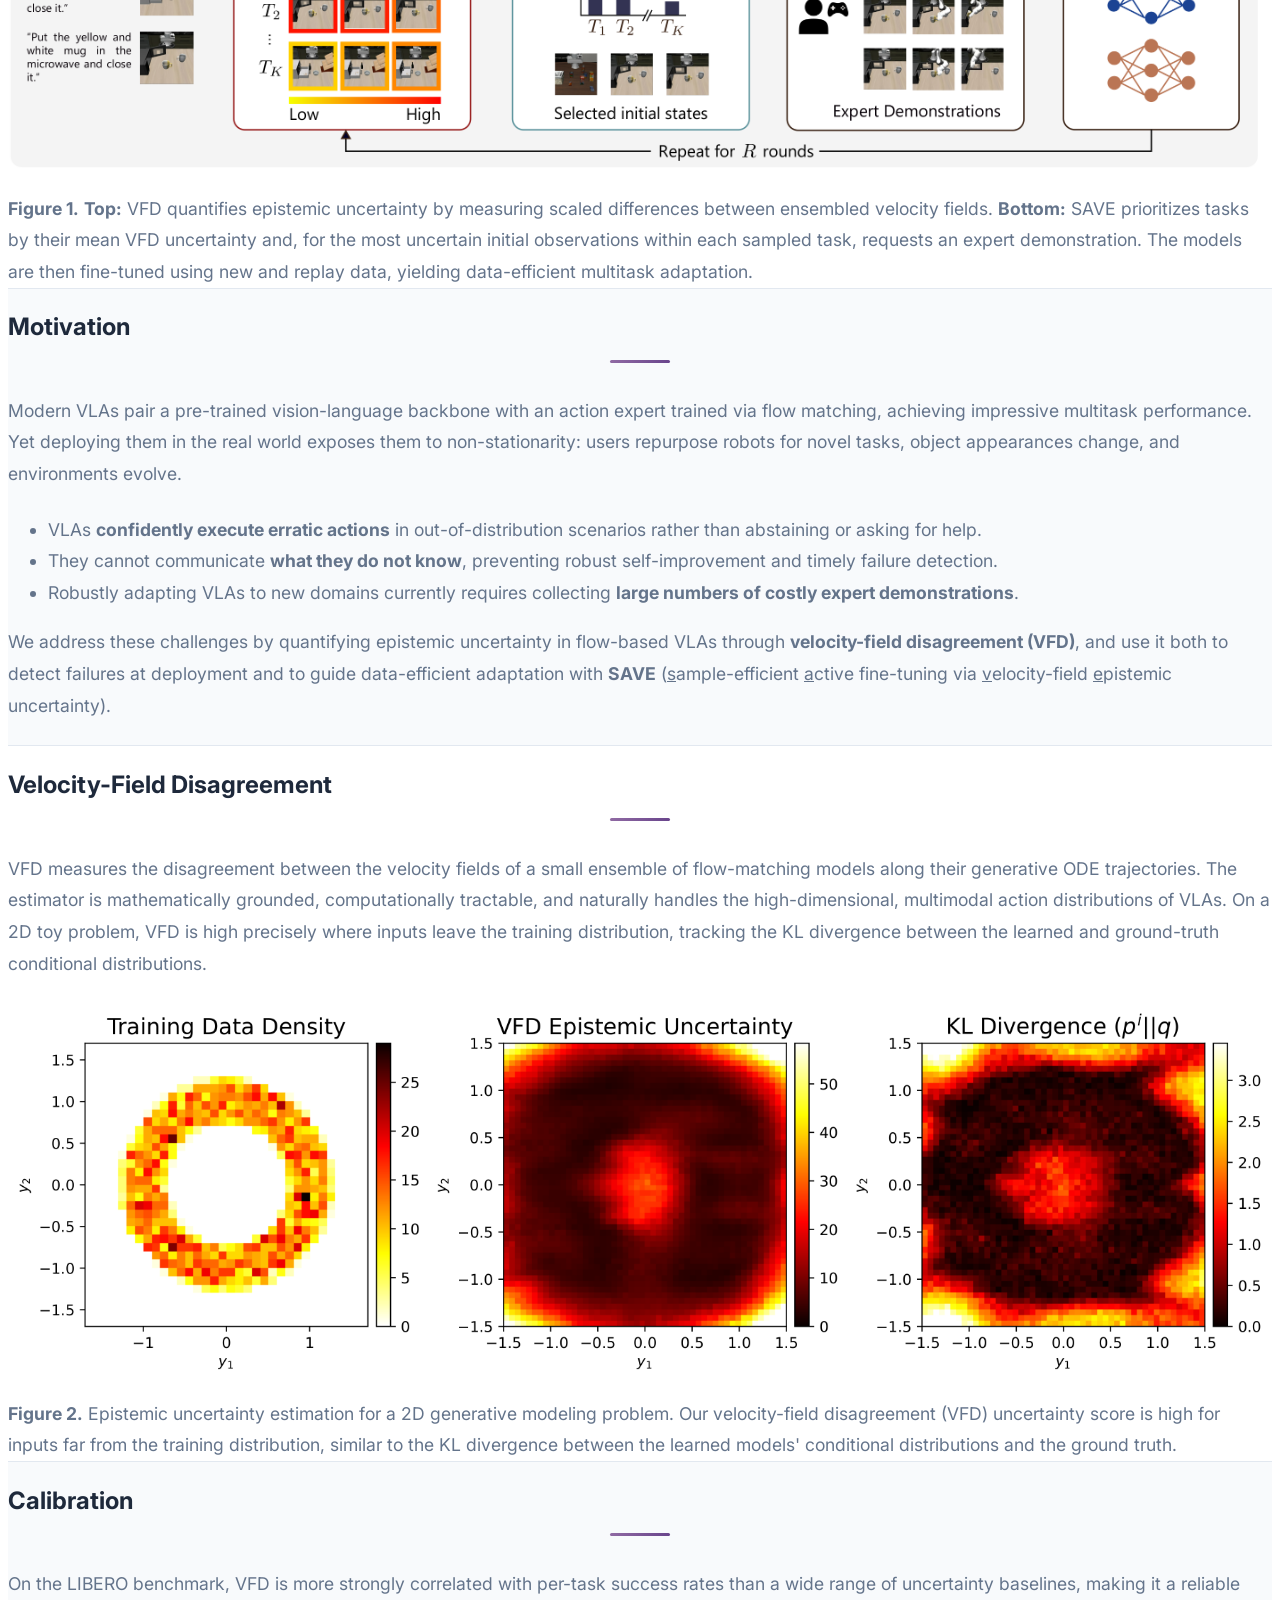
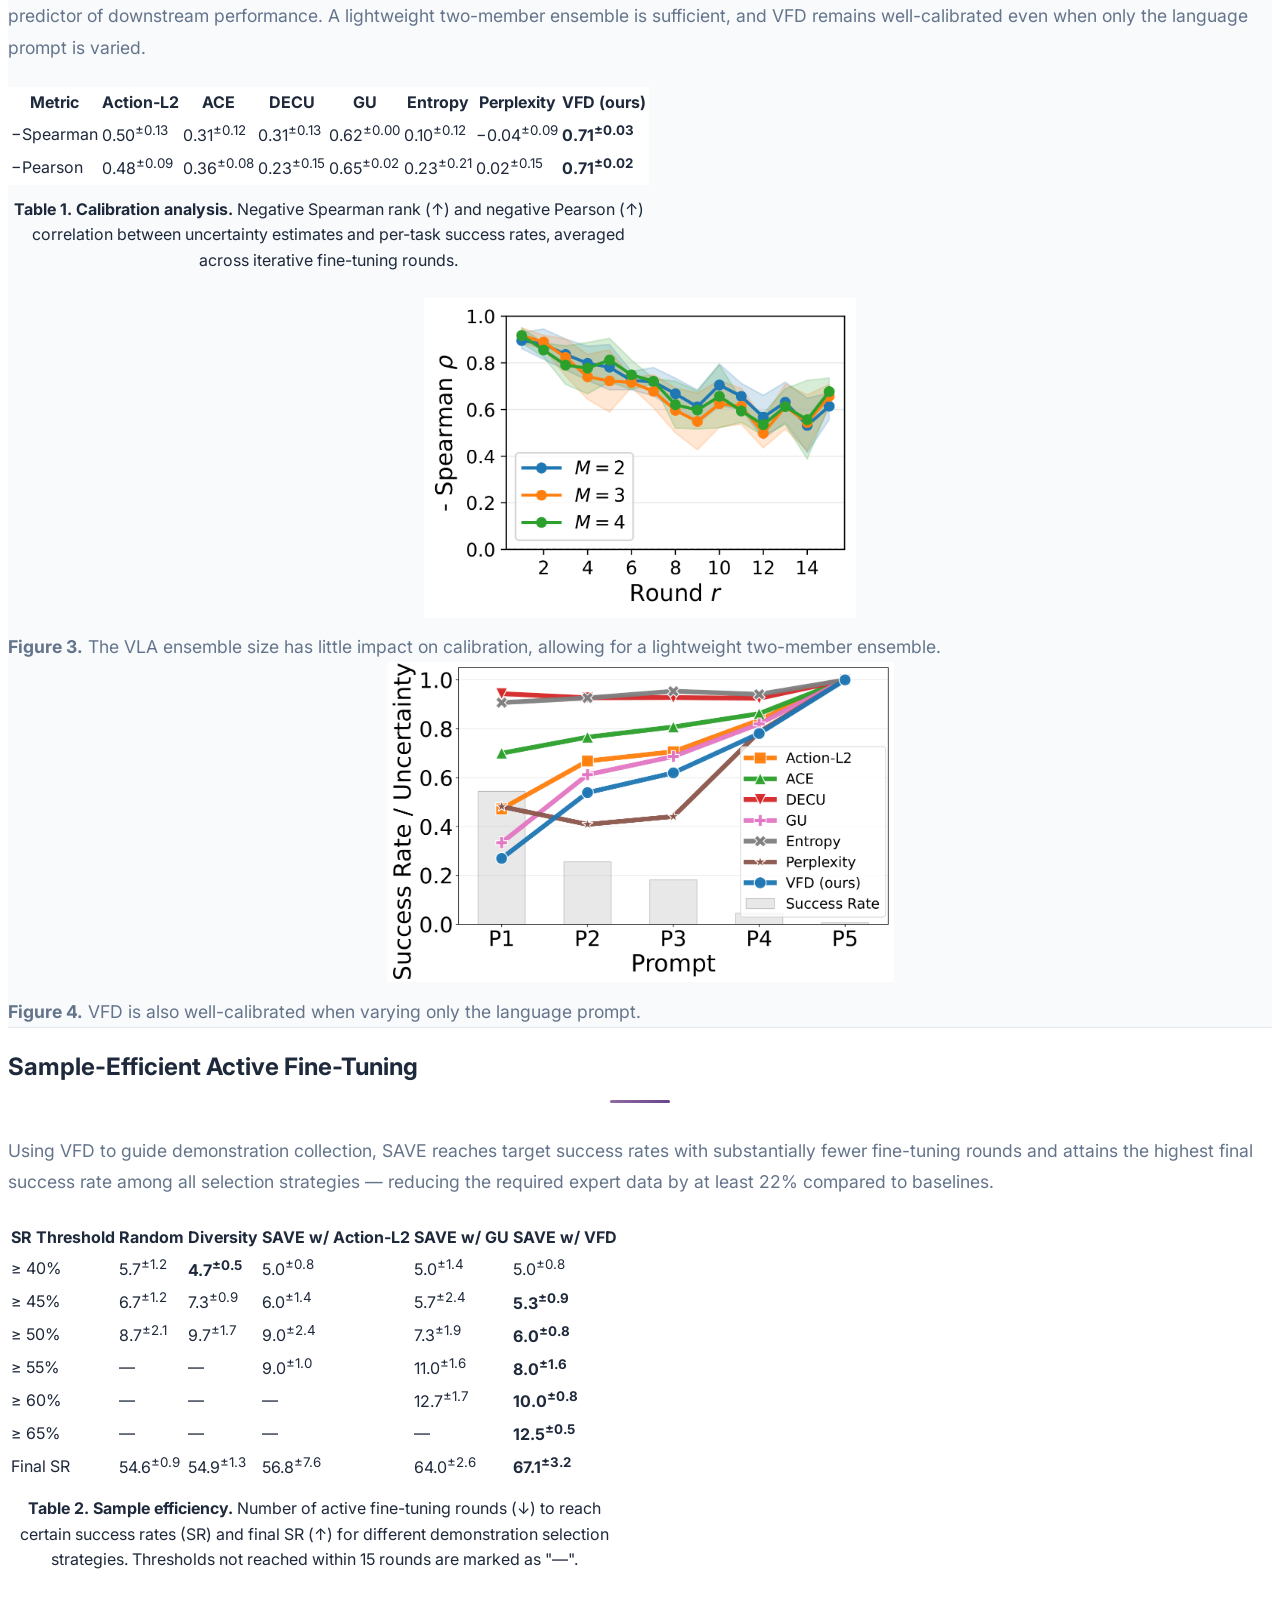
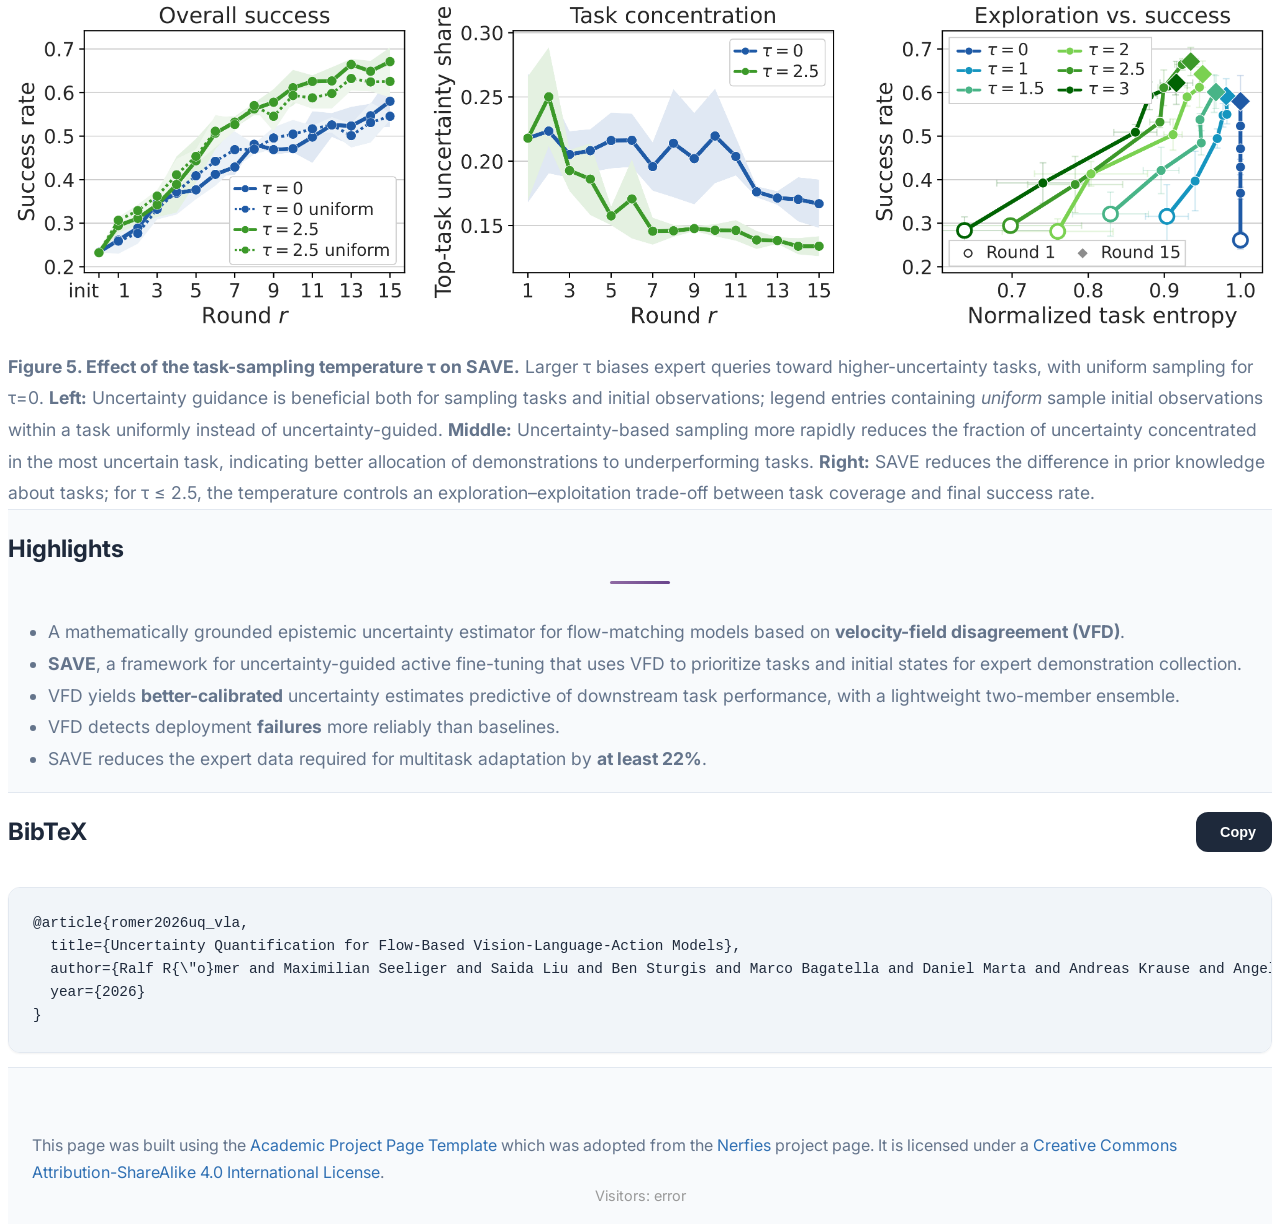
==== commit 3bf7d69b: "Add visitor counter to footer Co-Authored-By: Claude Opus 4.8 <noreply@anthropic.com>" ====
--- a/index.html
+++ b/index.html
@@ -470,7 +470,7 @@
             <span class="copy-text">Copy</span>
           </button>
         </div>
-        <pre id="bibtex-code"><code>@article{roemer2026uqvla,
+        <pre id="bibtex-code"><code>@article{romer2026uq_vla,
   title={Uncertainty Quantification for Flow-Based Vision-Language-Action Models},
   author={Ralf R{\"o}mer and Maximilian Seeliger and Saida Liu and Ben Sturgis and Marco Bagatella and Daniel Marta and Andreas Krause and Angela P. Schoellig},
   year={2026}
@@ -491,6 +491,39 @@
             It is licensed under a <a rel="license" href="http://creativecommons.org/licenses/by-sa/4.0/" target="_blank">Creative Commons Attribution-ShareAlike 4.0 International License</a>.
           </p>
         </div>
+        <!-- Visitor Counter -->
+        <div id="visitor-count"
+             style="text-align:center; margin-top:-1.25em; margin-bottom:-2.25em; font-size:0.9em; color:#999; opacity:0; transition:opacity 0.3s;">
+          Visitors: <span id="count">–</span>
+        </div>
+        <script>
+(async () => {
+  const container = document.getElementById("visitor-count");
+  const span = document.getElementById("count");
+  const url = "https://hitscounter.dev/api/hit?output=json&url=https%3A%2F%2Ftum-lsy.github.io%2Fuq_vla%2F&label=Visitors&icon=arrow-right-circle-fill&color=%236ea8fe&message=&style=for-the-badge&tz=Europe%2FBerlin";
+  try {
+    const res = await fetch(url, { cache: "no-store", headers: { "Accept": "application/json" } });
+    const data = await res.json();
+    let val = null;
+    if (data) {
+      if (typeof data.total_hits === "number") val = data.total_hits;
+      else if (typeof data.today_hits === "number") val = data.today_hits;
+      else if (typeof data.count === "number") val = data.count;
+    }
+    if (typeof val === "number" && !Number.isNaN(val)) {
+      span.textContent = val.toLocaleString();
+      container.style.opacity = "1";
+    } else {
+      span.textContent = "n/a";
+      container.style.opacity = "1";
+    }
+  } catch (e) {
+    span.textContent = "error";
+    container.style.opacity = "1";
+    console.error("Visitor counter error:", e);
+  }
+})();
+        </script>
       </div>
     </div>
   </div>
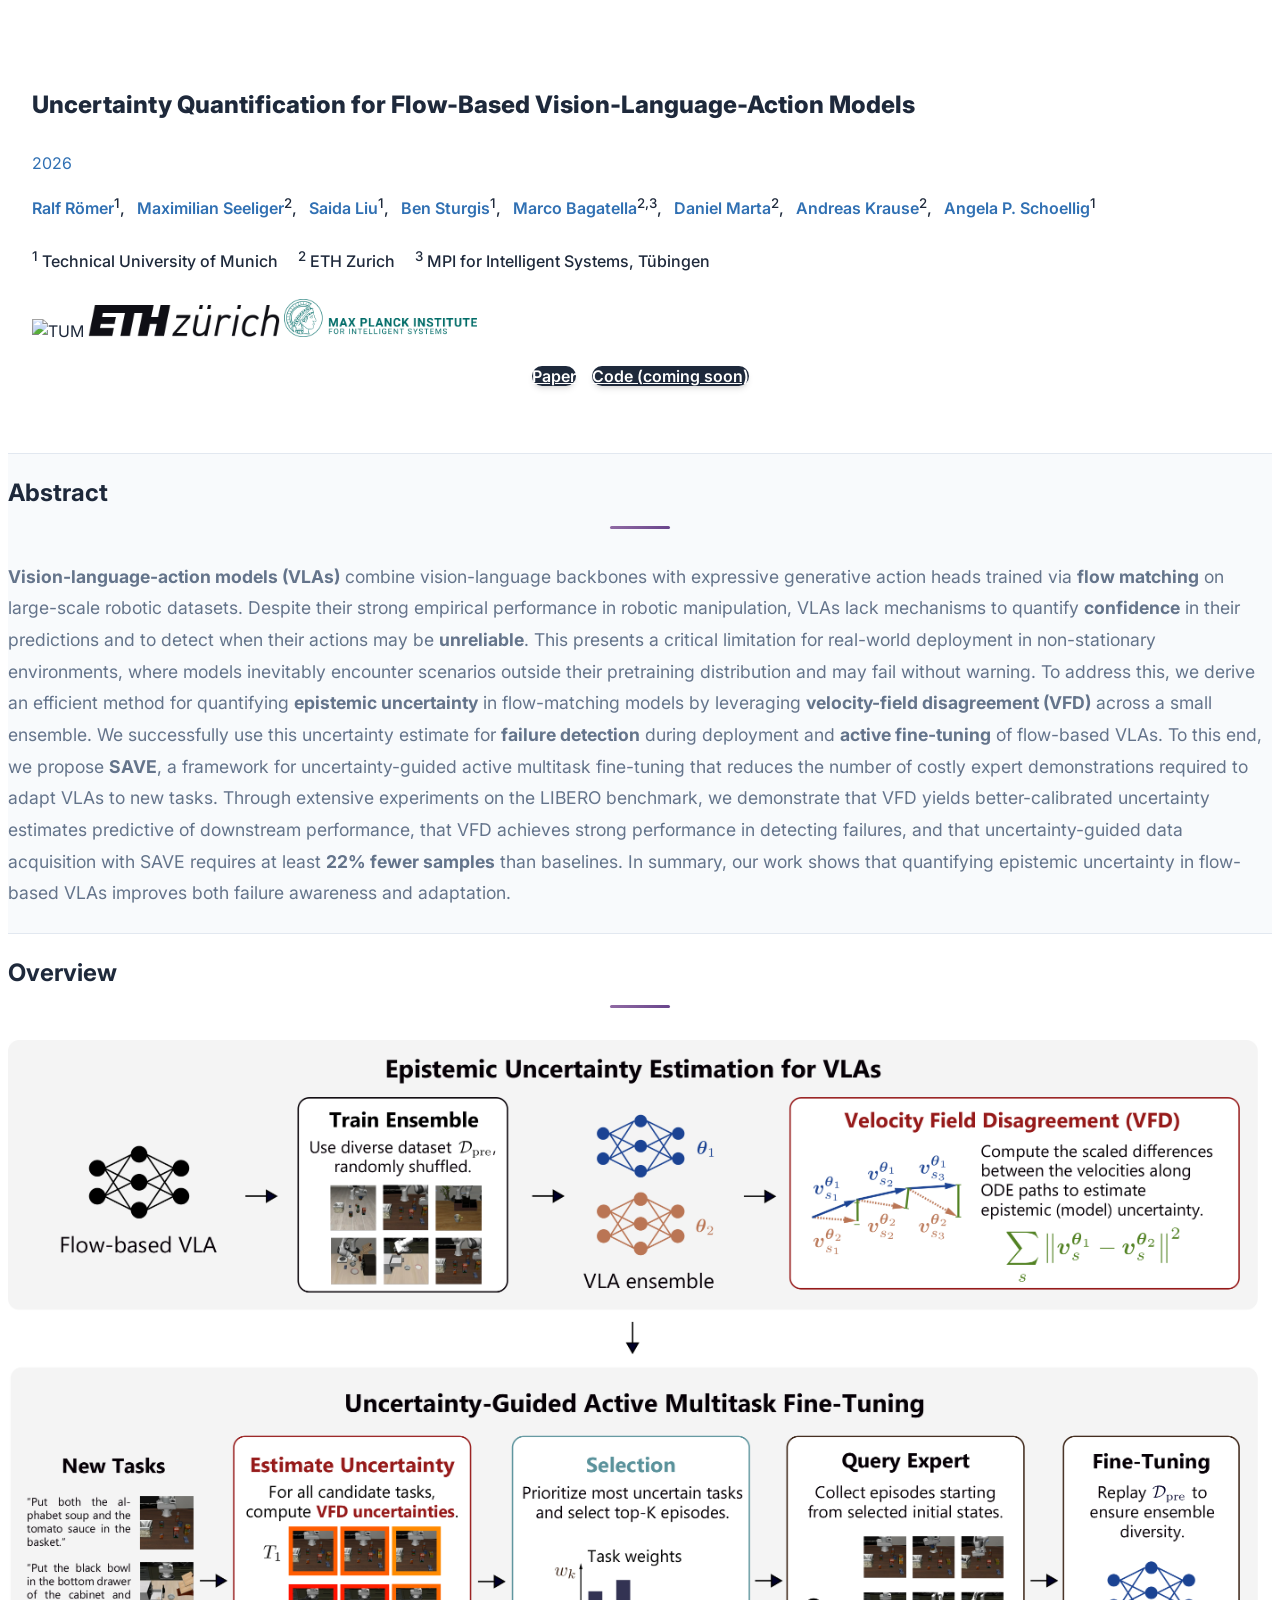
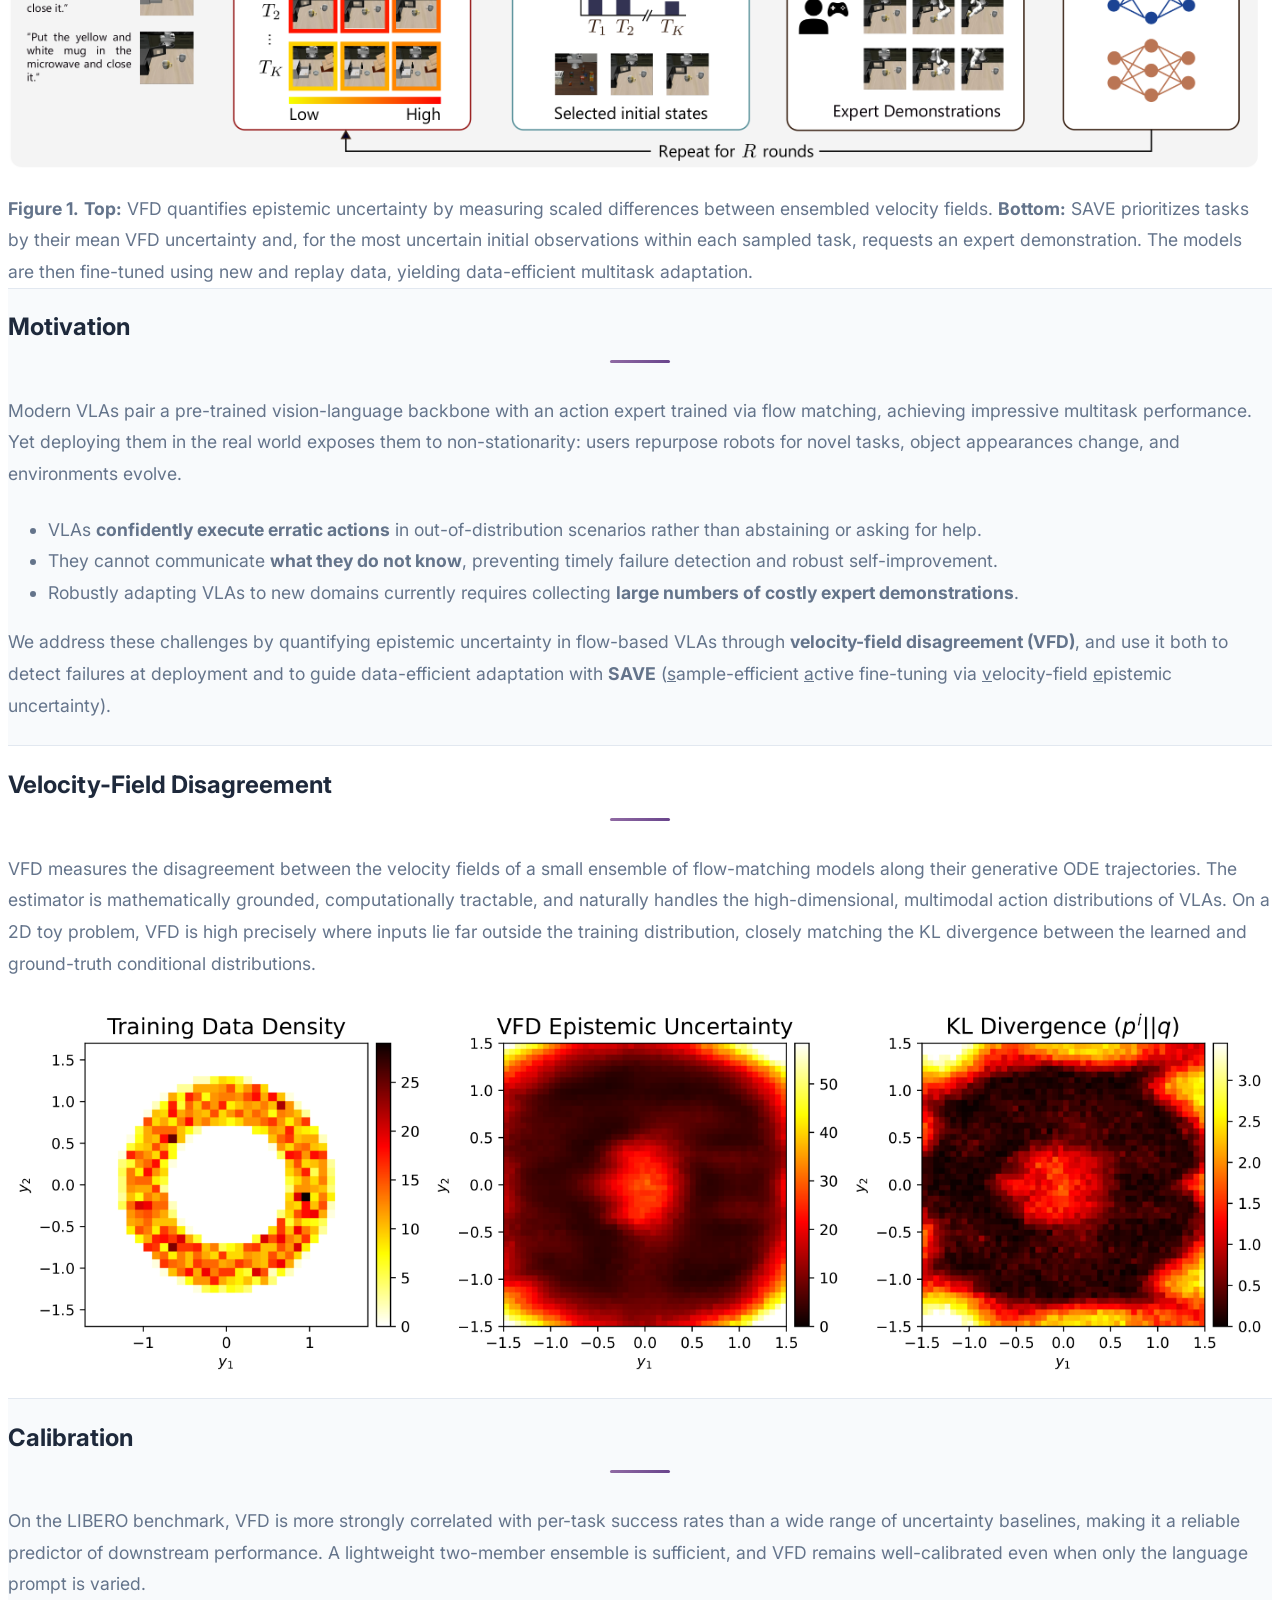
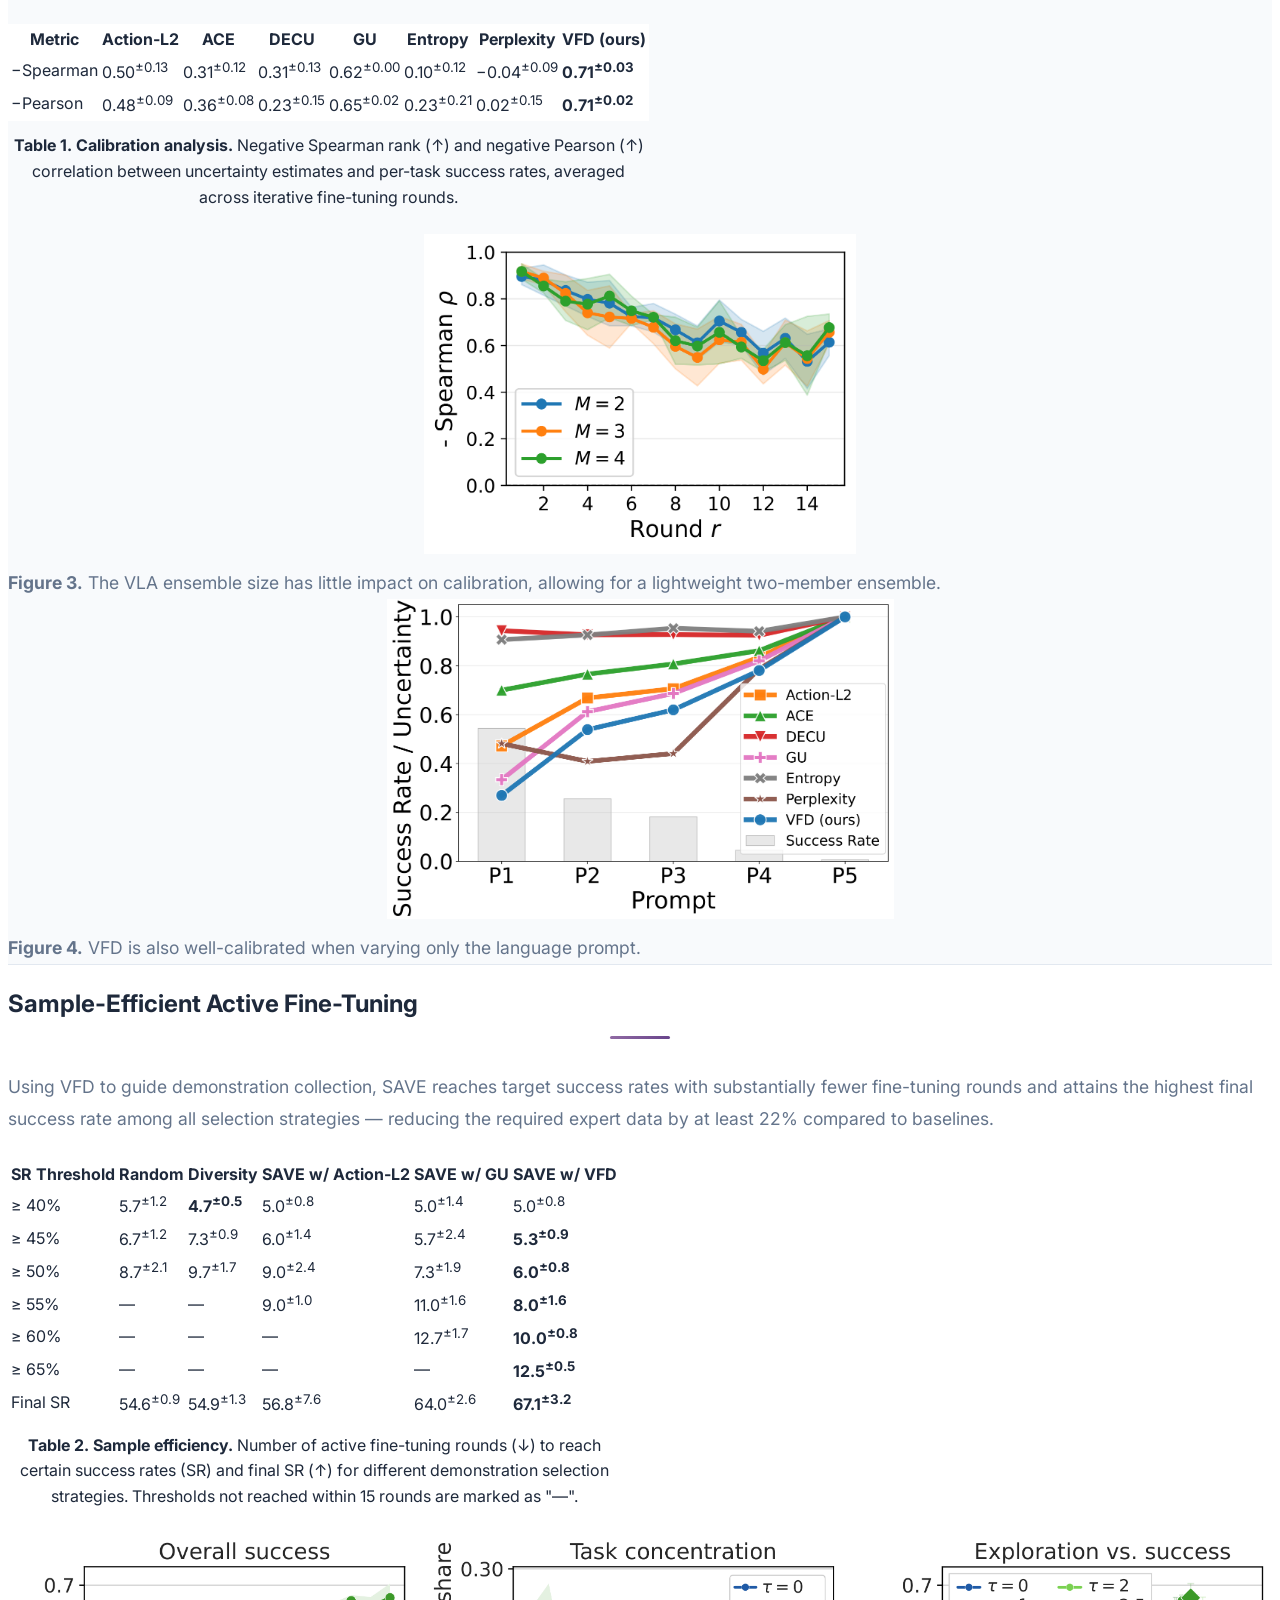
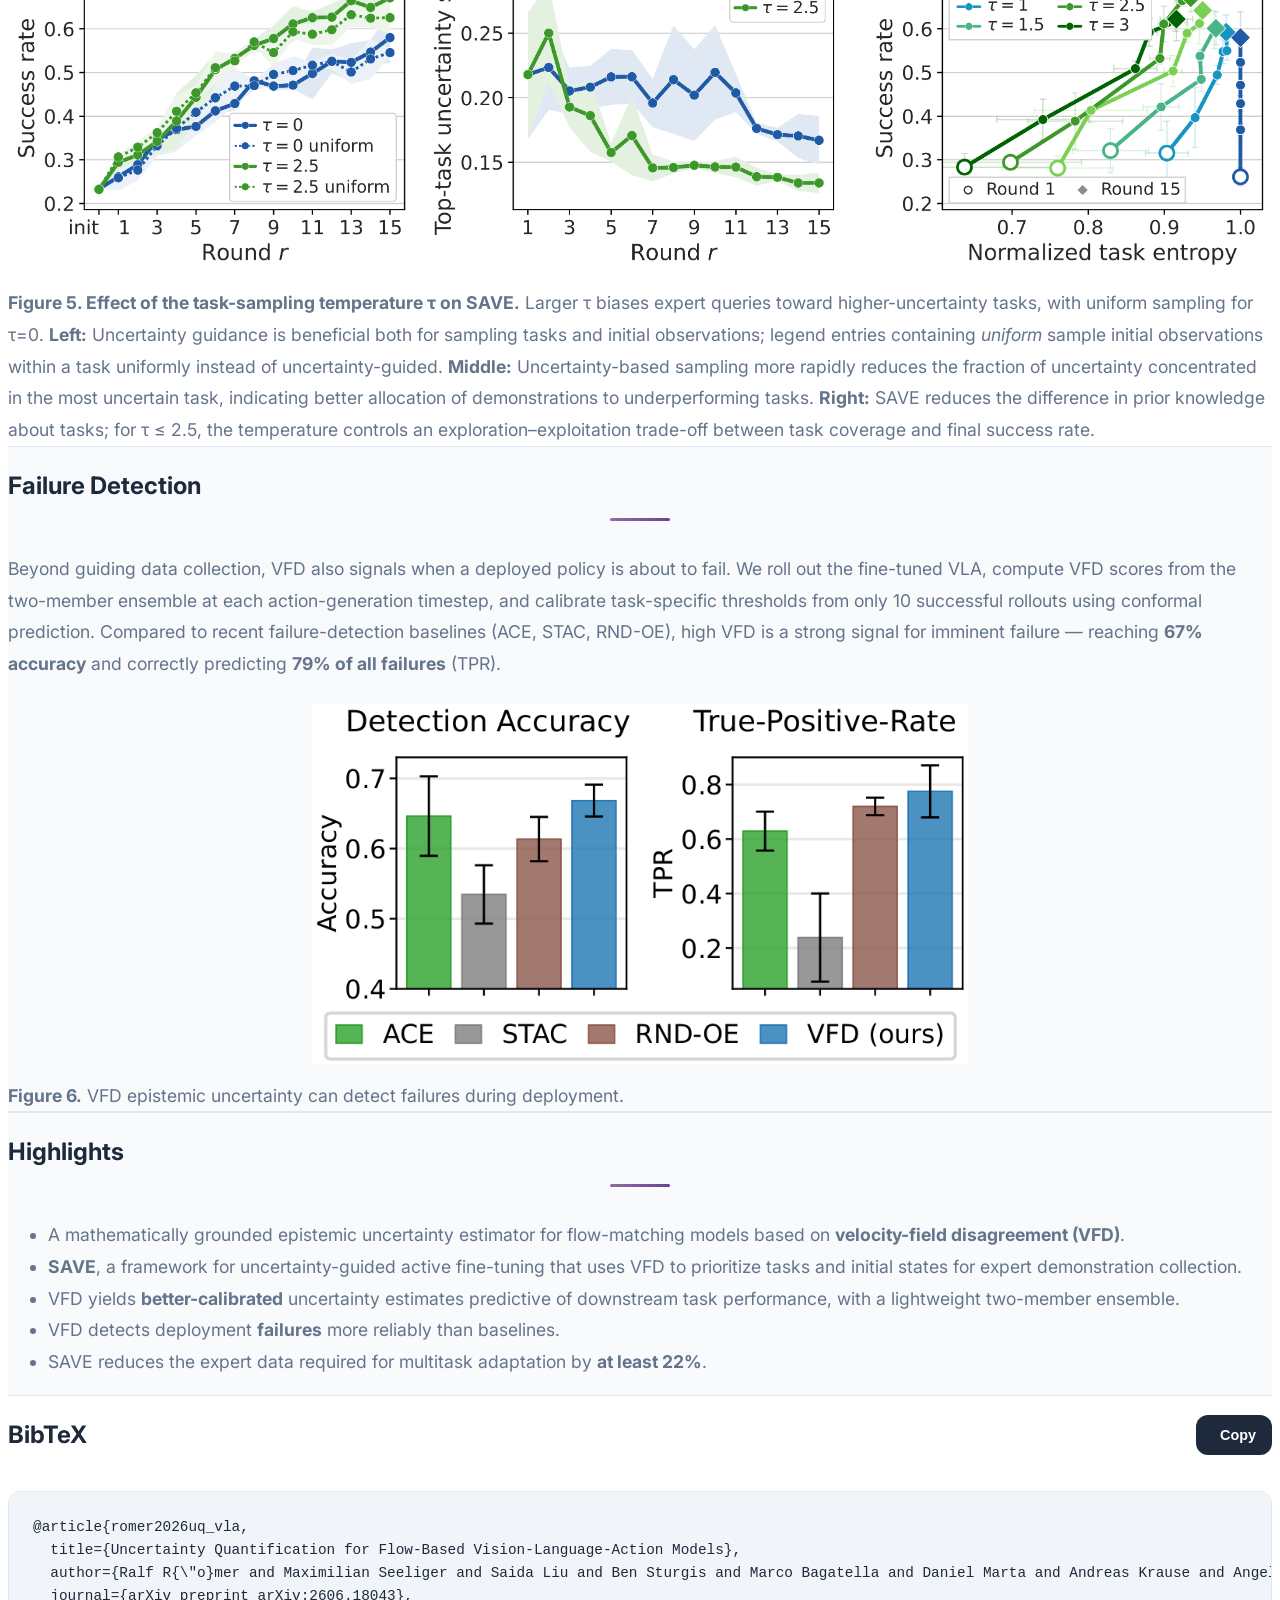
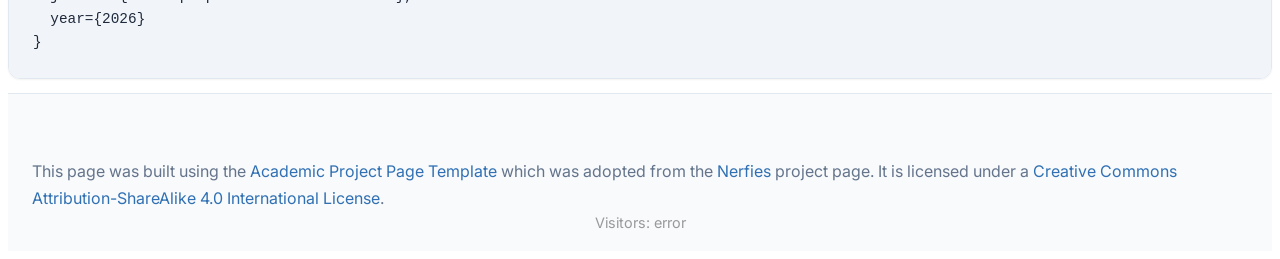
==== commit 4bd5adf7: "Add Failure Detection section with main-paper figure Co-Authored-By: Claude Opus 4.8 <noreply@anthro" ====
--- a/index.html
+++ b/index.html
@@ -162,7 +162,7 @@
             <div class="column has-text-centered">
               <div class="publication-links" style="display: flex; flex-wrap: wrap; justify-content: center; gap: 0.5em;">
                 <span class="link-block" style="width:auto;">
-                  <a href="static/uq_vla_paper.pdf" target="_blank"
+                  <a href="https://arxiv.org/abs/2606.18043" target="_blank"
                   class="external-link button is-normal is-rounded is-dark pub-btn">
                     <span class="icon"><i class="fas fa-file-pdf"></i></span>
                     <span>Paper</span>
@@ -198,12 +198,12 @@
         <h2 class="title is-3">Abstract</h2>
         <div class="content has-text-justified">
           <p>
-            Vision-language-action models (VLAs) combine vision-language backbones with expressive generative action heads
-            trained via flow matching on large-scale robotic datasets. Despite their strong empirical performance in robotic
-            manipulation, VLAs lack mechanisms to quantify confidence in their predictions and to detect when their actions may
-            be unreliable. This presents a critical limitation for real-world deployment in non-stationary environments, where
+            <strong>Vision-language-action models (VLAs)</strong> combine vision-language backbones with expressive generative action heads
+            trained via <strong>flow matching</strong> on large-scale robotic datasets. Despite their strong empirical performance in robotic
+            manipulation, VLAs lack mechanisms to quantify <strong>confidence</strong> in their predictions and to detect when their actions may
+            be <strong>unreliable</strong>. This presents a critical limitation for real-world deployment in non-stationary environments, where
             models inevitably encounter scenarios outside their pretraining distribution and may fail without warning.
-            To address this, we derive an efficient method for quantifying epistemic uncertainty in flow-matching models by
+            To address this, we derive an efficient method for quantifying <strong>epistemic uncertainty</strong> in flow-matching models by
             leveraging <strong>velocity-field disagreement (VFD)</strong> across a small ensemble. We successfully use this
             uncertainty estimate for <strong>failure detection</strong> during deployment and <strong>active fine-tuning</strong>
             of flow-based VLAs. To this end, we propose <strong>SAVE</strong>, a framework for uncertainty-guided active
@@ -256,7 +256,7 @@
           </p>
           <ul>
             <li>VLAs <strong>confidently execute erratic actions</strong> in out-of-distribution scenarios rather than abstaining or asking for help.</li>
-            <li>They cannot communicate <strong>what they do not know</strong>, preventing robust self-improvement and timely failure detection.</li>
+            <li>They cannot communicate <strong>what they do not know</strong>, preventing timely failure detection and robust self-improvement.</li>
             <li>Robustly adapting VLAs to new domains currently requires collecting <strong>large numbers of costly expert demonstrations</strong>.</li>
           </ul>
           <p>
@@ -282,18 +282,18 @@
             VFD measures the disagreement between the velocity fields of a small ensemble of flow-matching models along their
             generative ODE trajectories. The estimator is mathematically grounded, computationally tractable, and naturally
             handles the high-dimensional, multimodal action distributions of VLAs. On a 2D toy problem, VFD is high precisely
-            where inputs leave the training distribution, tracking the KL divergence between the learned and ground-truth
+            where inputs lie far outside the training distribution, closely matching the KL divergence between the learned and ground-truth
             conditional distributions.
           </p>
         </div>
         <img src="static/images/toy_example.png" alt="2D toy example of VFD uncertainty" style="width:100%; height:auto; display:block; margin-bottom:1em;">
-        <div class="content has-text-justified">
+        <!-- <div class="content has-text-justified">
           <span class="is-size-6">
             <strong>Figure 2.</strong> Epistemic uncertainty estimation for a 2D generative modeling problem. Our velocity-field
             disagreement (VFD) uncertainty score is high for inputs far from the training distribution, similar to the KL
             divergence between the learned models' conditional distributions and the ground truth.
           </span>
-        </div>
+        </div> -->
       </div>
     </div>
   </div>
@@ -438,6 +438,32 @@
   </div>
 </section>
 
+<!-- Failure Detection -->
+<section class="section hero is-light">
+  <div class="container is-max-desktop">
+    <div class="columns is-centered">
+      <div class="column is-four-fifths has-text-centered">
+        <h2 class="title is-3">Failure Detection</h2>
+        <div class="content has-text-justified">
+          <p>
+            Beyond guiding data collection, VFD also signals when a deployed policy is about to fail. We roll out the
+            fine-tuned VLA, compute VFD scores from the two-member ensemble at each action-generation timestep, and calibrate
+            task-specific thresholds from only 10 successful rollouts using conformal prediction. Compared to recent
+            failure-detection baselines (ACE, STAC, RND-OE), high VFD is a strong signal for imminent failure &mdash; reaching
+            <strong>67% accuracy</strong> and correctly predicting <strong>79% of all failures</strong> (TPR).
+          </p>
+        </div>
+        <img src="static/images/failure_detection.png" alt="Failure detection with VFD" style="max-height:360px; width:auto; display:block; margin:0 auto 1em;">
+        <div class="content has-text-justified">
+          <span class="is-size-6">
+            <strong>Figure 6.</strong> VFD epistemic uncertainty can detect failures during deployment.
+          </span>
+        </div>
+      </div>
+    </div>
+  </div>
+</section>
+
 <!-- Highlights -->
 <section class="section hero is-light">
   <div class="container is-max-desktop has-text-centered">
@@ -473,6 +499,7 @@
         <pre id="bibtex-code"><code>@article{romer2026uq_vla,
   title={Uncertainty Quantification for Flow-Based Vision-Language-Action Models},
   author={Ralf R{\"o}mer and Maximilian Seeliger and Saida Liu and Ben Sturgis and Marco Bagatella and Daniel Marta and Andreas Krause and Angela P. Schoellig},
+  journal={arXiv preprint arXiv:2606.18043},
   year={2026}
 }</code></pre>
       </div>
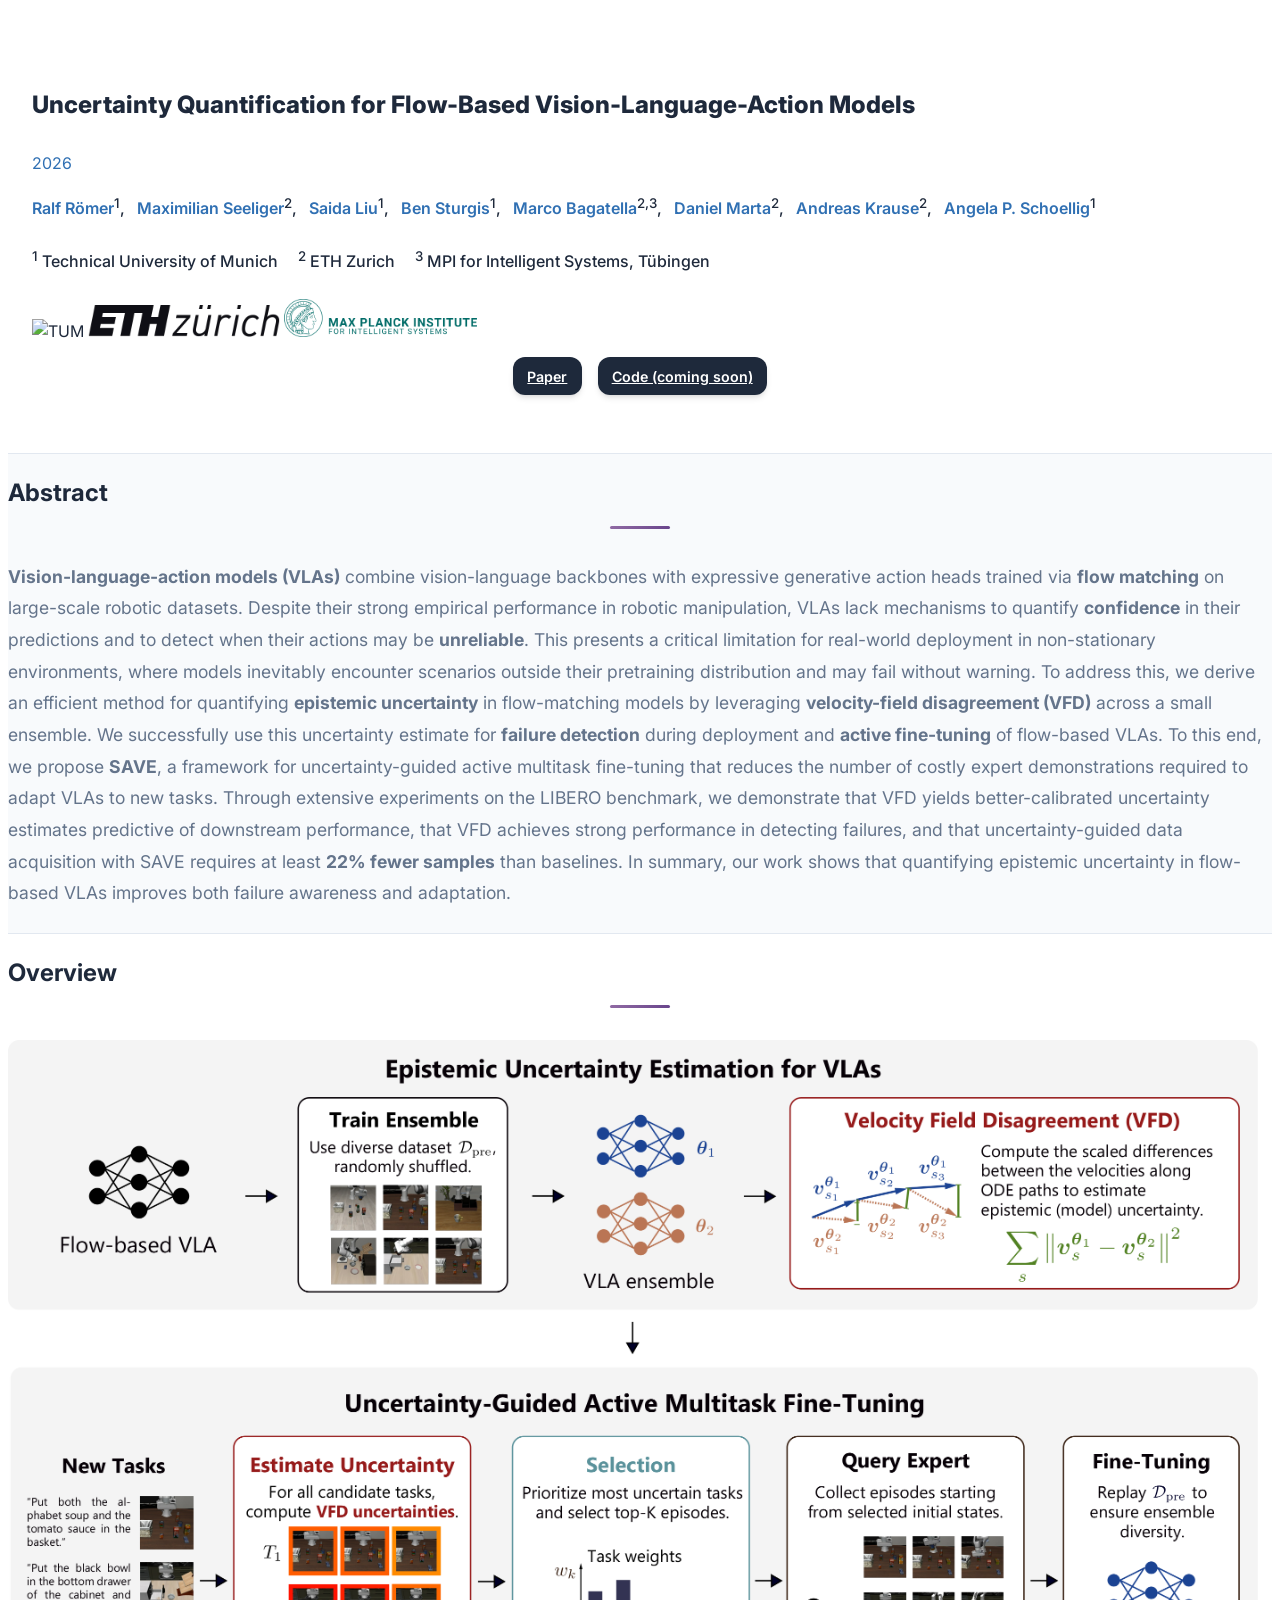
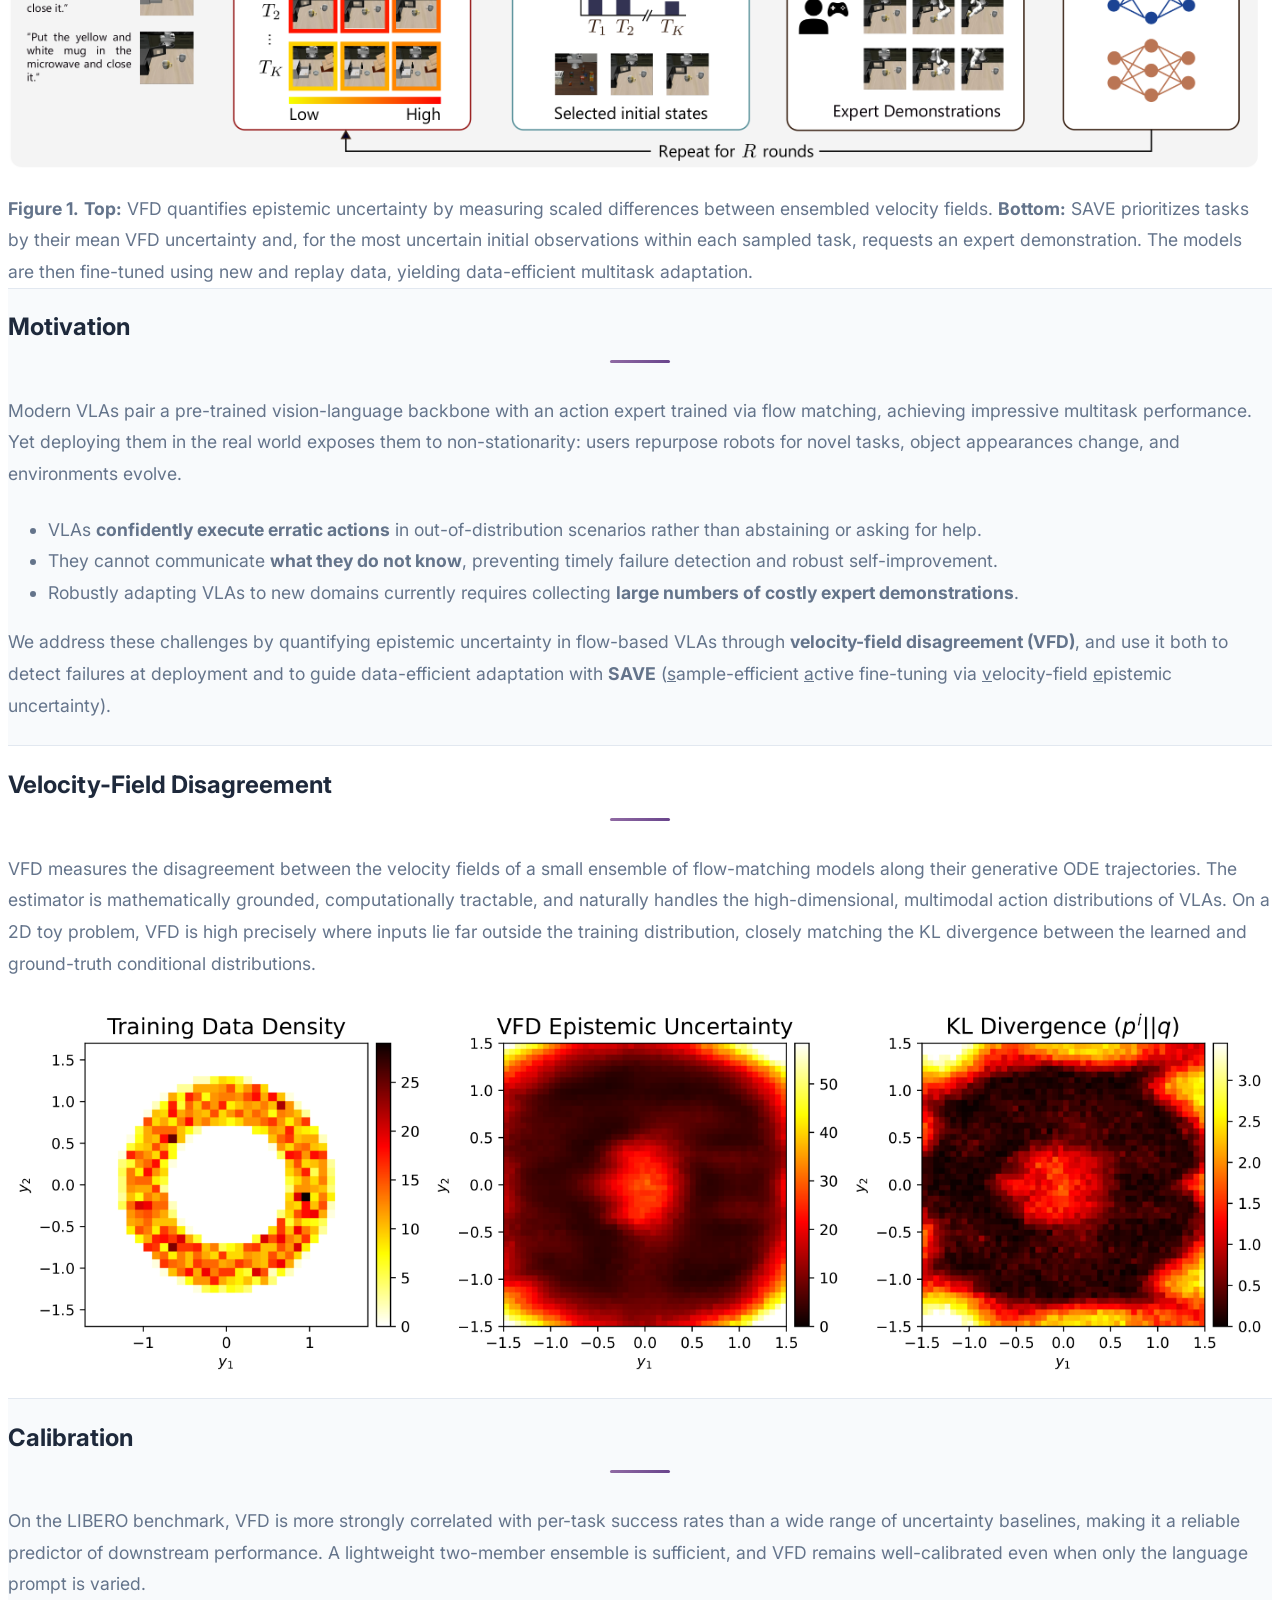
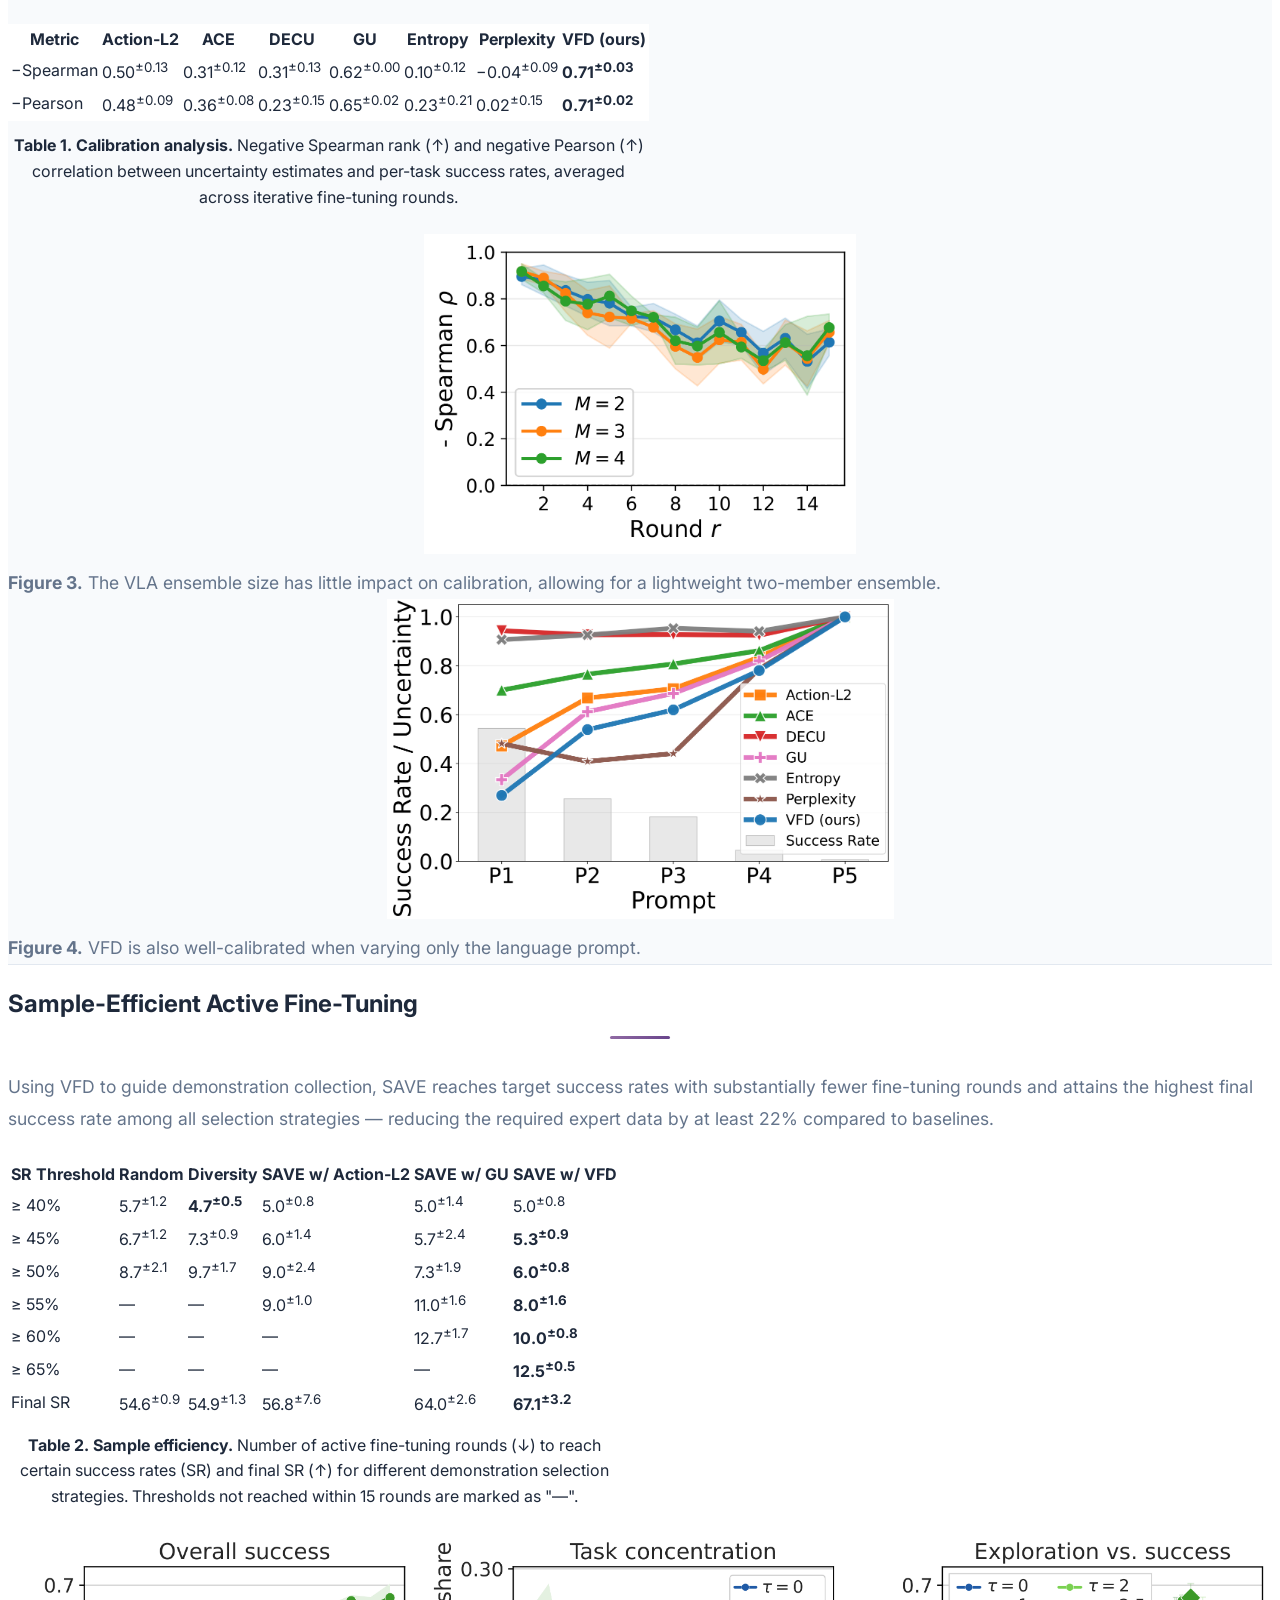
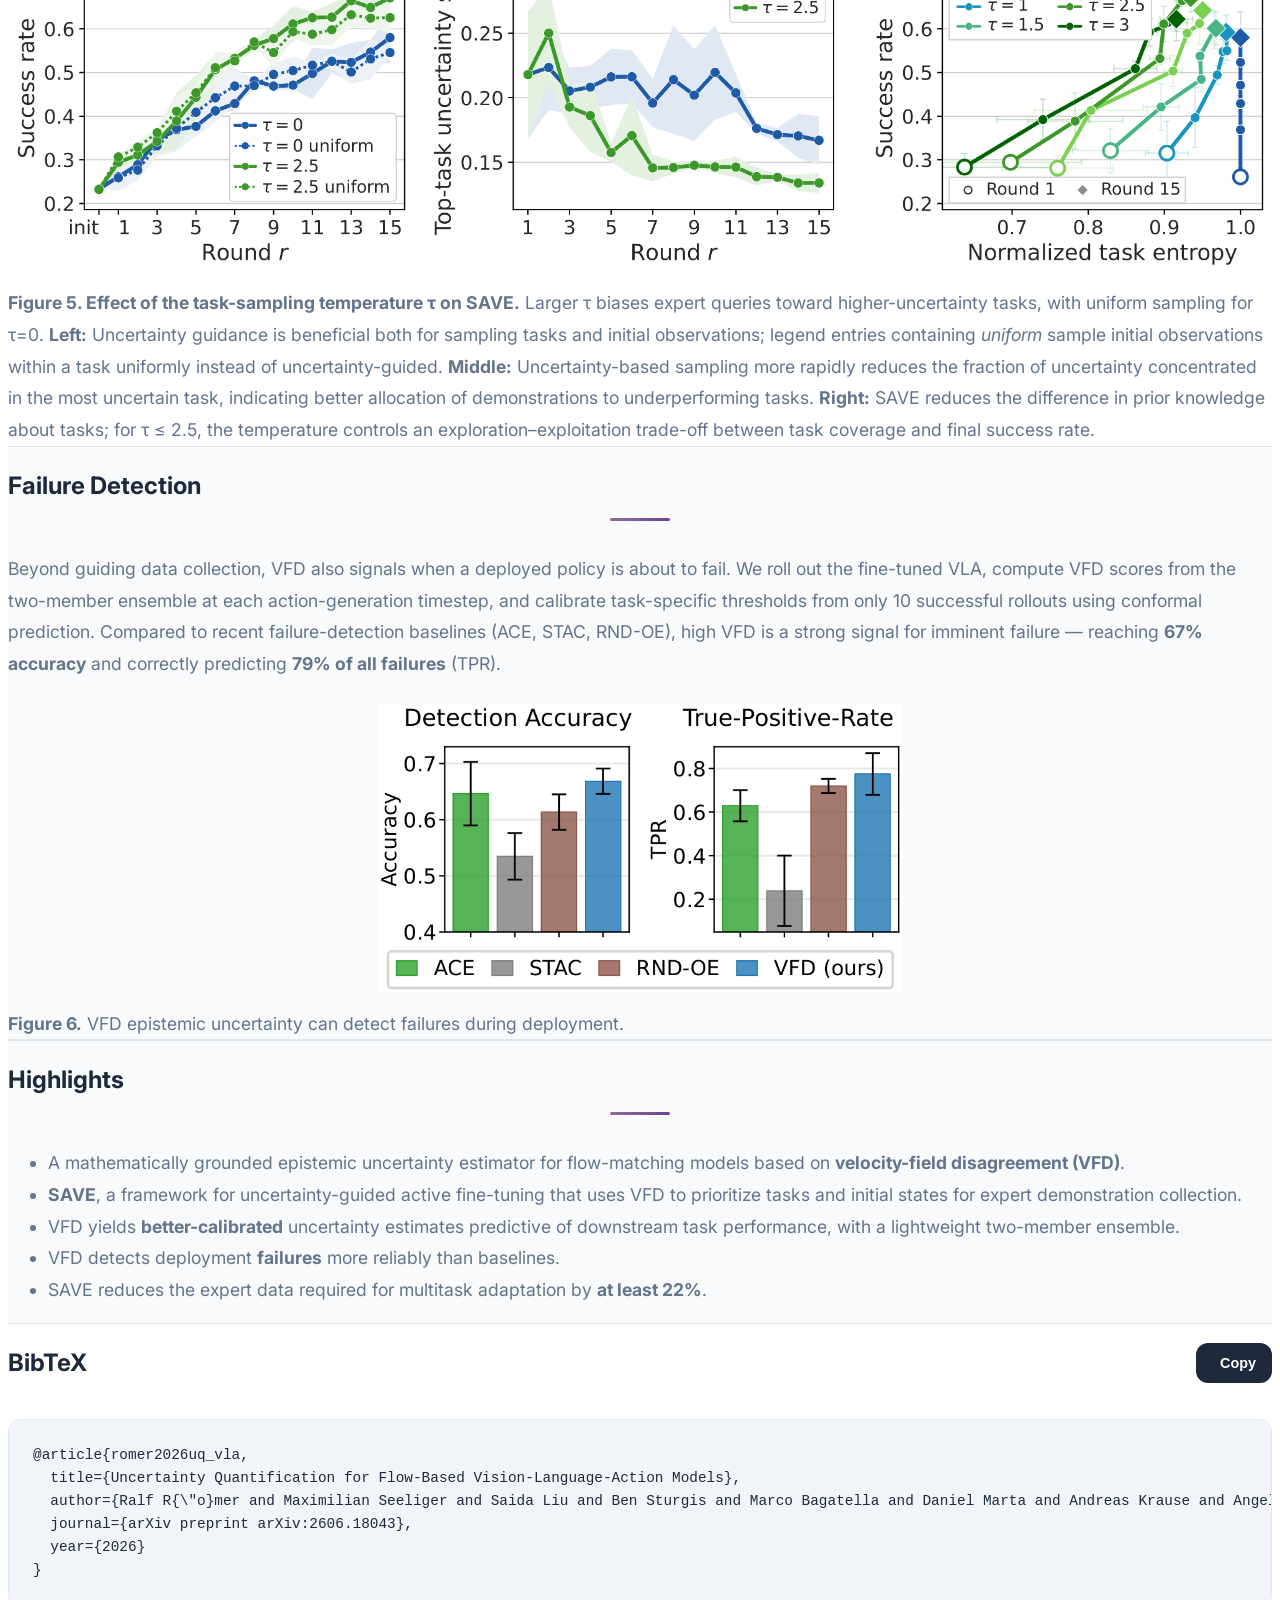
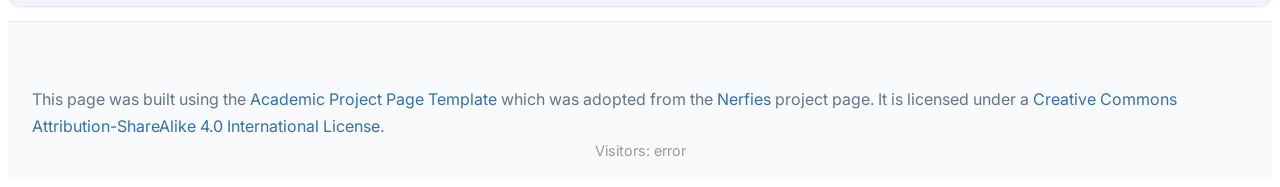
==== commit 6e9df841: "Shrink failure detection figure by 20% Co-Authored-By: Claude Opus 4.8 <noreply@anthropic.com>" ====
--- a/index.html
+++ b/index.html
@@ -453,7 +453,7 @@
             <strong>67% accuracy</strong> and correctly predicting <strong>79% of all failures</strong> (TPR).
           </p>
         </div>
-        <img src="static/images/failure_detection.png" alt="Failure detection with VFD" style="max-height:360px; width:auto; display:block; margin:0 auto 1em;">
+        <img src="static/images/failure_detection.png" alt="Failure detection with VFD" style="max-height:288px; width:auto; display:block; margin:0 auto 1em;">
         <div class="content has-text-justified">
           <span class="is-size-6">
             <strong>Figure 6.</strong> VFD epistemic uncertainty can detect failures during deployment.
